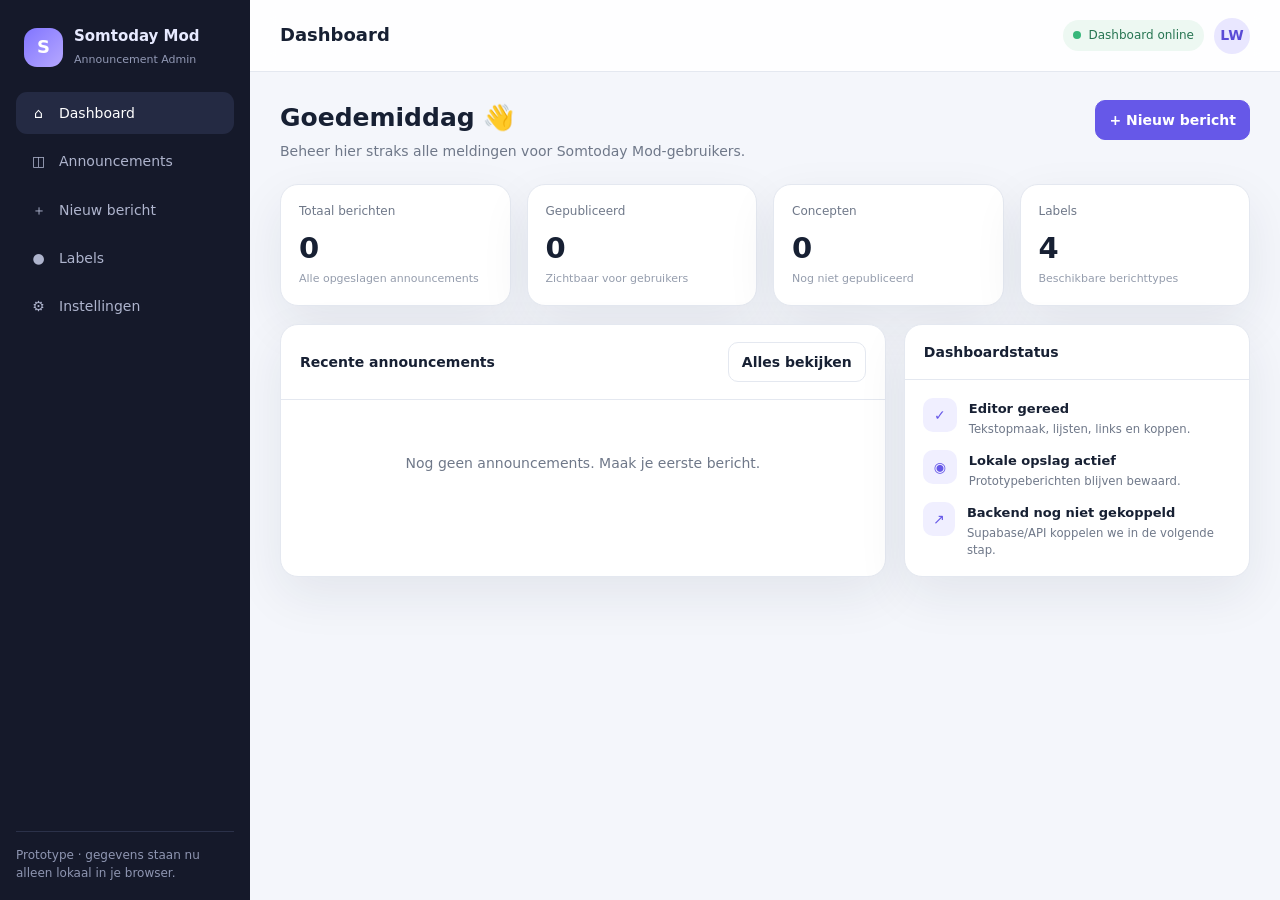
==== Chromium/admin-dashboard/index.html @ 021ab14a "Add announcement admin dashboard prototype" ====
<!doctype html>
<html lang="nl">
<head>
<meta charset="utf-8">
<meta name="viewport" content="width=device-width,initial-scale=1">
<title>Somtoday Mod · Announcement Admin</title>
<style>
:root{--bg:#f4f6fb;--panel:#fff;--panel2:#f8fafc;--text:#172033;--muted:#6f7889;--line:#e4e8f0;--primary:#6658e8;--primary2:#5143d1;--danger:#dc4b5d;--shadow:0 18px 50px rgba(27,37,59,.08);--radius:18px}
*{box-sizing:border-box}body{margin:0;font:14px/1.45 Inter,ui-sans-serif,system-ui,-apple-system,BlinkMacSystemFont,"Segoe UI",sans-serif;color:var(--text);background:var(--bg)}button,input,select,textarea{font:inherit}.app{min-height:100vh;display:grid;grid-template-columns:250px 1fr}.sidebar{background:#15192a;color:#e7eaff;padding:22px 16px;position:sticky;top:0;height:100vh}.brand{display:flex;align-items:center;gap:11px;padding:4px 8px 24px}.brandmark{width:39px;height:39px;border-radius:13px;background:linear-gradient(135deg,#8175ff,#b6a8ff);display:grid;place-items:center;font-size:18px;font-weight:800;color:white}.brand strong{display:block;font-size:15px}.brand span{font-size:11px;color:#9299b5}.nav{display:grid;gap:6px}.nav button{border:0;background:transparent;color:#aeb4cd;text-align:left;padding:11px 12px;border-radius:11px;cursor:pointer;display:flex;gap:10px;align-items:center}.nav button:hover,.nav button.active{color:#fff;background:#242a43}.nav .ico{width:21px;text-align:center}.side-bottom{position:absolute;left:16px;right:16px;bottom:18px;padding-top:15px;border-top:1px solid #2b3149;color:#8f96b2;font-size:12px}.main{min-width:0}.topbar{height:72px;display:flex;align-items:center;justify-content:space-between;padding:0 30px;border-bottom:1px solid var(--line);background:rgba(255,255,255,.88);backdrop-filter:blur(12px);position:sticky;top:0;z-index:8}.topbar h1{font-size:18px;margin:0}.top-actions{display:flex;align-items:center;gap:10px}.status-pill{display:flex;align-items:center;gap:7px;background:#edf8f2;color:#277552;padding:7px 10px;border-radius:999px;font-size:12px}.dot{width:8px;height:8px;background:#37b77a;border-radius:50%}.avatar{width:36px;height:36px;border-radius:50%;background:#e9e7ff;color:#5a4bd6;display:grid;place-items:center;font-weight:800}.content{padding:28px 30px 50px;max-width:1480px;margin:auto}.page{display:none}.page.active{display:block}.page-head{display:flex;justify-content:space-between;gap:18px;align-items:flex-start;margin-bottom:22px}.page-head h2{margin:0 0 5px;font-size:25px}.page-head p{margin:0;color:var(--muted)}.btn{border:1px solid var(--line);background:#fff;color:var(--text);border-radius:10px;padding:9px 13px;cursor:pointer;font-weight:600}.btn:hover{background:#f7f8fb}.btn.primary{background:var(--primary);border-color:var(--primary);color:#fff}.btn.primary:hover{background:var(--primary2)}.btn.danger{color:var(--danger)}.grid4{display:grid;grid-template-columns:repeat(4,1fr);gap:16px}.stat{background:var(--panel);border:1px solid var(--line);border-radius:var(--radius);padding:18px;box-shadow:var(--shadow)}.stat .label{color:var(--muted);font-size:12px}.stat .value{font-size:29px;font-weight:800;margin:7px 0 2px}.stat .hint{font-size:11px;color:#959dad}.panel{background:var(--panel);border:1px solid var(--line);border-radius:var(--radius);box-shadow:var(--shadow)}.panel-head{padding:17px 19px;border-bottom:1px solid var(--line);display:flex;align-items:center;justify-content:space-between}.panel-head h3{font-size:14px;margin:0}.panel-body{padding:18px}.dashboard-grid{display:grid;grid-template-columns:1.4fr .8fr;gap:18px;margin-top:18px}.activity{display:grid;gap:12px}.activity-item{display:flex;gap:12px;align-items:flex-start}.activity-icon{width:34px;height:34px;border-radius:10px;background:#f0efff;color:#6658e8;display:grid;place-items:center}.activity-item strong{font-size:13px}.activity-item small{display:block;color:var(--muted);margin-top:2px}.empty{text-align:center;color:var(--muted);padding:35px 10px}.table-wrap{overflow:auto}.table{width:100%;border-collapse:collapse}.table th,.table td{padding:13px 14px;border-bottom:1px solid var(--line);text-align:left;vertical-align:middle}.table th{font-size:11px;color:var(--muted);text-transform:uppercase;letter-spacing:.05em}.table tr:last-child td{border-bottom:0}.title-cell strong{display:block}.title-cell small{color:var(--muted)}.badge{display:inline-flex;align-items:center;padding:4px 8px;border-radius:999px;font-size:11px;font-weight:700}.state{background:#eef1f6;color:#657085}.state.published{background:#e8f7ef;color:#2c7a54}.state.draft{background:#fff6dd;color:#8c691d}.state.scheduled{background:#edf0ff;color:#5754b5}.actions{display:flex;gap:5px}.iconbtn{width:31px;height:31px;border:1px solid var(--line);background:#fff;border-radius:8px;cursor:pointer;display:grid;place-items:center}.editor-layout{display:grid;grid-template-columns:minmax(0,1.35fr) minmax(300px,.65fr);gap:18px}.form-panel{padding:21px}.field{margin-bottom:17px}.field label{display:block;font-size:12px;font-weight:700;margin-bottom:7px}.field input,.field select,.field textarea{width:100%;border:1px solid #dce1ea;background:white;border-radius:10px;padding:10px 11px;outline:none;color:var(--text)}.field input:focus,.field select:focus,.field textarea:focus,.editor:focus{border-color:#958bff;box-shadow:0 0 0 3px rgba(102,88,232,.11)}.editor-wrap{border:1px solid #dce1ea;border-radius:12px;overflow:hidden;background:#fff}.toolbar{padding:8px;background:#f7f8fb;border-bottom:1px solid var(--line);display:flex;flex-wrap:wrap;gap:5px}.tool{min-width:31px;height:31px;border:1px solid #e0e4ed;background:#fff;border-radius:7px;cursor:pointer;padding:0 8px}.tool:hover{background:#eeeffb}.tool select{border:0;background:transparent;outline:0;height:29px}.editor{min-height:250px;padding:14px 15px;outline:none;overflow:auto}.editor:empty:before{content:attr(data-placeholder);color:#a1a7b4}.editor blockquote{border-left:3px solid #aaa4f3;margin-left:0;padding-left:13px;color:#5f6675}.side-card{padding:18px}.preview-card{border:1px solid var(--line);border-radius:14px;padding:17px;background:#fbfcff}.preview-title{font-size:19px;font-weight:800;margin:9px 0}.preview-meta{font-size:11px;color:var(--muted);margin-bottom:12px}.preview-message{word-break:break-word}.preview-message img{max-width:100%}.toggle-line{display:flex;align-items:center;justify-content:space-between;gap:12px;padding:10px 0;border-bottom:1px solid var(--line)}.toggle-line:last-child{border-bottom:0}.switch{position:relative;width:42px;height:24px}.switch input{display:none}.slider{position:absolute;inset:0;border-radius:999px;background:#cdd3df;cursor:pointer}.slider:before{content:"";position:absolute;width:18px;height:18px;left:3px;top:3px;background:white;border-radius:50%;transition:.18s}.switch input:checked+.slider{background:var(--primary)}.switch input:checked+.slider:before{transform:translateX(18px)}.labels-grid{display:grid;grid-template-columns:repeat(auto-fill,minmax(230px,1fr));gap:13px}.label-card{border:1px solid var(--line);border-radius:13px;padding:14px;display:flex;align-items:center;justify-content:space-between}.label-left{display:flex;align-items:center;gap:9px}.label-dot{width:12px;height:12px;border-radius:50%}.modalback{display:none;position:fixed;inset:0;background:rgba(15,20,34,.46);z-index:50;place-items:center;padding:20px}.modalback.open{display:grid}.modal{width:min(520px,100%);background:white;border-radius:18px;box-shadow:0 28px 90px rgba(0,0,0,.25)}.modal h3{margin:0}.modal-head,.modal-foot{padding:17px 19px;display:flex;align-items:center;justify-content:space-between}.modal-head{border-bottom:1px solid var(--line)}.modal-foot{border-top:1px solid var(--line);justify-content:flex-end;gap:8px}.modal-body{padding:19px}.toast{position:fixed;right:24px;bottom:24px;background:#182037;color:#fff;padding:11px 14px;border-radius:11px;box-shadow:0 16px 45px rgba(0,0,0,.2);opacity:0;transform:translateY(12px);pointer-events:none;transition:.2s;z-index:70}.toast.show{opacity:1;transform:none}.small-note{color:var(--muted);font-size:11px}.danger-zone{border:1px solid #ffd3d8;background:#fff8f9;border-radius:13px;padding:15px}.searchrow{display:flex;gap:9px}.searchrow input{width:260px;border:1px solid var(--line);border-radius:9px;padding:9px 10px}.color-input{height:42px!important;padding:4px!important}.two{display:grid;grid-template-columns:1fr 1fr;gap:11px}@media(max-width:1050px){.grid4{grid-template-columns:repeat(2,1fr)}.dashboard-grid,.editor-layout{grid-template-columns:1fr}.app{grid-template-columns:210px 1fr}}@media(max-width:760px){.app{display:block}.sidebar{height:auto;position:relative}.nav{grid-template-columns:repeat(3,1fr)}.side-bottom{display:none}.topbar{top:0}.content{padding:20px 14px}.grid4{grid-template-columns:1fr 1fr}.page-head{display:block}.page-head .btn{margin-top:12px}.nav button{justify-content:center}.nav button span:last-child{display:none}.top-actions .status-pill{display:none}}
</style>
</head>
<body>
<div class="app">
  <aside class="sidebar">
    <div class="brand"><div class="brandmark">S</div><div><strong>Somtoday Mod</strong><span>Announcement Admin</span></div></div>
    <nav class="nav">
      <button class="active" data-page="dashboard"><span class="ico">⌂</span><span>Dashboard</span></button>
      <button data-page="announcements"><span class="ico">◫</span><span>Announcements</span></button>
      <button data-page="compose"><span class="ico">＋</span><span>Nieuw bericht</span></button>
      <button data-page="labels"><span class="ico">●</span><span>Labels</span></button>
      <button data-page="settings"><span class="ico">⚙</span><span>Instellingen</span></button>
    </nav>
    <div class="side-bottom">Prototype · gegevens staan nu alleen lokaal in je browser.</div>
  </aside>
  <main class="main">
    <header class="topbar"><h1 id="topTitle">Dashboard</h1><div class="top-actions"><div class="status-pill"><span class="dot"></span> Dashboard online</div><div class="avatar">LW</div></div></header>
    <div class="content">
      <section class="page active" id="page-dashboard">
        <div class="page-head"><div><h2>Goedemiddag 👋</h2><p>Beheer hier straks alle meldingen voor Somtoday Mod-gebruikers.</p></div><button class="btn primary" data-goto="compose">+ Nieuw bericht</button></div>
        <div class="grid4">
          <div class="stat"><div class="label">Totaal berichten</div><div class="value" id="statTotal">0</div><div class="hint">Alle opgeslagen announcements</div></div>
          <div class="stat"><div class="label">Gepubliceerd</div><div class="value" id="statPublished">0</div><div class="hint">Zichtbaar voor gebruikers</div></div>
          <div class="stat"><div class="label">Concepten</div><div class="value" id="statDrafts">0</div><div class="hint">Nog niet gepubliceerd</div></div>
          <div class="stat"><div class="label">Labels</div><div class="value" id="statLabels">0</div><div class="hint">Beschikbare berichttypes</div></div>
        </div>
        <div class="dashboard-grid">
          <div class="panel"><div class="panel-head"><h3>Recente announcements</h3><button class="btn" data-goto="announcements">Alles bekijken</button></div><div id="recentList" class="panel-body"></div></div>
          <div class="panel"><div class="panel-head"><h3>Dashboardstatus</h3></div><div class="panel-body activity">
            <div class="activity-item"><div class="activity-icon">✓</div><div><strong>Editor gereed</strong><small>Tekstopmaak, lijsten, links en koppen.</small></div></div>
            <div class="activity-item"><div class="activity-icon">◉</div><div><strong>Lokale opslag actief</strong><small>Prototypeberichten blijven bewaard.</small></div></div>
            <div class="activity-item"><div class="activity-icon">↗</div><div><strong>Backend nog niet gekoppeld</strong><small>Supabase/API koppelen we in de volgende stap.</small></div></div>
          </div></div>
        </div>
      </section>

      <section class="page" id="page-announcements">
        <div class="page-head"><div><h2>Announcements</h2><p>Bekijk, wijzig, dupliceer en verwijder berichten.</p></div><button class="btn primary" data-goto="compose">+ Nieuw bericht</button></div>
        <div class="panel"><div class="panel-head"><div class="searchrow"><input id="announcementSearch" placeholder="Zoek op titel of inhoud..."><select id="stateFilter" class="btn"><option value="all">Alle statussen</option><option value="published">Gepubliceerd</option><option value="draft">Concept</option><option value="scheduled">Ingepland</option></select></div></div><div class="table-wrap"><table class="table"><thead><tr><th>Bericht</th><th>Label</th><th>Status</th><th>Datum</th><th></th></tr></thead><tbody id="announcementRows"></tbody></table></div></div>
      </section>

      <section class="page" id="page-compose">
        <div class="page-head"><div><h2 id="composeHeading">Nieuw announcement</h2><p>Schrijf het bericht zoals gebruikers het straks in de extensie zien.</p></div><div><button class="btn" id="clearComposer">Leegmaken</button> <button class="btn primary" id="saveAnnouncement">Opslaan</button></div></div>
        <div class="editor-layout">
          <div class="panel form-panel">
            <div class="field"><label>Titel</label><input id="titleInput" maxlength="100" placeholder="Bijv. Nieuwe update morgen"></div>
            <div class="two"><div class="field"><label>Label</label><select id="labelSelect"></select></div><div class="field"><label>Status</label><select id="statusSelect"><option value="published">Direct publiceren</option><option value="draft">Concept</option><option value="scheduled">Inplannen</option></select></div></div>
            <div class="field" id="scheduleField" style="display:none"><label>Publicatiemoment</label><input type="datetime-local" id="scheduleInput"></div>
            <div class="field"><label>Bericht</label>
              <div class="editor-wrap">
                <div class="toolbar">
                  <button class="tool" data-cmd="bold" title="Dikgedrukt"><b>B</b></button><button class="tool" data-cmd="italic" title="Schuin"><i>I</i></button><button class="tool" data-cmd="underline" title="Onderstrepen"><u>U</u></button><button class="tool" data-cmd="strikeThrough" title="Doorhalen"><s>S</s></button>
                  <button class="tool" data-cmd="formatBlock" data-value="h2">H2</button><button class="tool" data-cmd="formatBlock" data-value="h3">H3</button><button class="tool" data-cmd="formatBlock" data-value="p">Normaal</button>
                  <button class="tool" data-cmd="insertUnorderedList" title="Puntenlijst">• Lijst</button><button class="tool" data-cmd="insertOrderedList" title="Nummerlijst">1. Lijst</button>
                  <button class="tool" data-cmd="justifyLeft">≡</button><button class="tool" data-cmd="justifyCenter">≣</button><button class="tool" data-cmd="justifyRight">☰</button>
                  <button class="tool" id="linkBtn" title="Link invoegen">🔗</button><button class="tool" data-cmd="formatBlock" data-value="blockquote">❝</button><button class="tool" data-cmd="removeFormat" title="Opmaak verwijderen">Tx</button>
                  <label class="tool" style="display:flex;align-items:center;gap:4px">Aa <select id="fontSizeSelect" title="Lettergrootte"><option value="3">Normaal</option><option value="2">Klein</option><option value="4">Groot</option><option value="5">Extra groot</option></select></label>
                </div>
                <div id="messageEditor" class="editor" contenteditable="true" data-placeholder="Typ hier je volledige announcement..."></div>
              </div>
              <div class="small-note" style="margin-top:6px">Ondersteunt dikgedrukt, schuin, onderstrepen, koppen, lettergroottes, links, quotes, uitlijning en punten-/nummerlijsten.</div>
            </div>
          </div>
          <div style="display:grid;gap:18px;align-content:start">
            <div class="panel side-card"><h3 style="margin-top:0">Live preview</h3><div class="preview-card"><span class="badge" id="previewBadge">Update</span><div class="preview-title" id="previewTitle">Titel van je bericht</div><div class="preview-meta" id="previewMeta">Vandaag · Somtoday Mod</div><div class="preview-message" id="previewMessage">Je announcement verschijnt hier terwijl je typt.</div></div></div>
            <div class="panel side-card"><h3 style="margin-top:0">Extra opties</h3><div class="toggle-line"><div><b>Vastpinnen</b><div class="small-note">Bovenaan de inbox tonen</div></div><label class="switch"><input type="checkbox" id="pinnedInput"><span class="slider"></span></label></div><div class="toggle-line"><div><b>Belangrijk</b><div class="small-note">Visueel extra nadruk geven</div></div><label class="switch"><input type="checkbox" id="importantInput"><span class="slider"></span></label></div><div class="toggle-line"><div><b>Push-indicator</b><div class="small-note">Laat ongelezen teller verhogen</div></div><label class="switch"><input type="checkbox" id="notifyInput" checked><span class="slider"></span></label></div></div>
          </div>
        </div>
      </section>

      <section class="page" id="page-labels">
        <div class="page-head"><div><h2>Labels</h2><p>Maak herkenbare categorieën met hun eigen kleur.</p></div><button class="btn primary" id="newLabelBtn">+ Label toevoegen</button></div>
        <div class="panel"><div class="panel-body"><div class="labels-grid" id="labelsGrid"></div></div></div>
      </section>

      <section class="page" id="page-settings">
        <div class="page-head"><div><h2>Instellingen</h2><p>Dashboardvoorkeuren en toekomstige API-configuratie.</p></div></div>
        <div class="dashboard-grid">
          <div class="panel"><div class="panel-head"><h3>Announcement defaults</h3></div><div class="panel-body"><div class="toggle-line"><div><b>Nieuwe berichten standaard als notificatie</b><div class="small-note">Zet de ongelezen teller aan.</div></div><label class="switch"><input type="checkbox" id="defaultNotify" checked><span class="slider"></span></label></div><div class="toggle-line"><div><b>Bevestigen voor verwijderen</b><div class="small-note">Voorkomt per ongeluk verwijderen.</div></div><label class="switch"><input type="checkbox" id="confirmDelete" checked><span class="slider"></span></label></div></div></div>
          <div class="panel"><div class="panel-head"><h3>Backend</h3></div><div class="panel-body"><p style="margin-top:0"><b>Nog niet verbonden.</b></p><p class="small-note">In de volgende stap koppelen we dit dashboard veilig aan Supabase. Er staat bewust nog geen geheime sleutel in deze HTML.</p><button class="btn" disabled>Supabase configureren</button></div></div>
        </div>
        <div class="danger-zone" style="margin-top:18px"><b>Prototypegegevens wissen</b><p class="small-note">Verwijdert alleen de lokale testberichten en labels uit deze browser.</p><button class="btn danger" id="wipeData">Lokale data wissen</button></div>
      </section>
    </div>
  </main>
</div>

<div class="modalback" id="labelModal"><div class="modal"><div class="modal-head"><h3 id="labelModalTitle">Label toevoegen</h3><button class="iconbtn" data-close-modal>×</button></div><div class="modal-body"><div class="field"><label>Naam</label><input id="labelName" maxlength="30" placeholder="Bijv. Onderhoud"></div><div class="field"><label>Kleur</label><input class="color-input" id="labelColor" type="color" value="#6658e8"></div></div><div class="modal-foot"><button class="btn" data-close-modal>Annuleren</button><button class="btn primary" id="saveLabel">Opslaan</button></div></div></div>
<div class="toast" id="toast"></div>

<script>
(()=>{
const STORAGE='stm_admin_dashboard_v1';
const defaultData={labels:[{id:'update',name:'Update',color:'#4f7cff'},{id:'maintenance',name:'Onderhoud',color:'#f59e0b'},{id:'bug',name:'Bug',color:'#ef5350'},{id:'news',name:'Nieuws',color:'#8b5cf6'}],announcements:[],settings:{defaultNotify:true,confirmDelete:true}};
let data=load(),editingId=null,editingLabelId=null;
function load(){try{const parsed=JSON.parse(localStorage.getItem(STORAGE));return parsed?{...defaultData,...parsed,settings:{...defaultData.settings,...(parsed.settings||{})}}:structuredClone(defaultData)}catch{return structuredClone(defaultData)}}
function save(){localStorage.setItem(STORAGE,JSON.stringify(data));renderAll()}
const $=s=>document.querySelector(s), $$=s=>[...document.querySelectorAll(s)];
function esc(s=''){return String(s).replace(/[&<>"']/g,m=>({'&':'&amp;','<':'&lt;','>':'&gt;','"':'&quot;',"'":'&#39;'}[m]))}
function showToast(msg){const t=$('#toast');t.textContent=msg;t.classList.add('show');clearTimeout(showToast.t);showToast.t=setTimeout(()=>t.classList.remove('show'),2200)}
function gotoPage(name){$$('.page').forEach(p=>p.classList.remove('active'));$('#page-'+name)?.classList.add('active');$$('.nav button').forEach(b=>b.classList.toggle('active',b.dataset.page===name));$('#topTitle').textContent=({dashboard:'Dashboard',announcements:'Announcements',compose:editingId?'Bericht bewerken':'Nieuw bericht',labels:'Labels',settings:'Instellingen'})[name]||name;if(name==='compose')updatePreview();if(name==='announcements')renderAnnouncements()}
$$('[data-page]').forEach(b=>b.onclick=()=>gotoPage(b.dataset.page));$$('[data-goto]').forEach(b=>b.onclick=()=>{if(b.dataset.goto==='compose')clearComposer();gotoPage(b.dataset.goto)});
function labelById(id){return data.labels.find(l=>l.id===id)||{name:'Geen label',color:'#8992a6'}}
function formatDate(v){const d=new Date(v);return isNaN(d)?'—':new Intl.DateTimeFormat('nl-NL',{day:'numeric',month:'short',year:'numeric',hour:'2-digit',minute:'2-digit'}).format(d)}
function renderStats(){const a=data.announcements;$('#statTotal').textContent=a.length;$('#statPublished').textContent=a.filter(x=>x.status==='published').length;$('#statDrafts').textContent=a.filter(x=>x.status==='draft').length;$('#statLabels').textContent=data.labels.length}
function renderRecent(){const box=$('#recentList'),items=[...data.announcements].sort((a,b)=>new Date(b.updatedAt)-new Date(a.updatedAt)).slice(0,5);if(!items.length){box.innerHTML='<div class="empty">Nog geen announcements. Maak je eerste bericht.</div>';return}box.innerHTML=items.map(x=>{const l=labelById(x.labelId);return `<div class="activity-item" style="padding:7px 0"><div class="activity-icon" style="background:${l.color}18;color:${l.color}">●</div><div style="flex:1"><strong>${esc(x.title)}</strong><small>${esc(l.name)} · ${formatDate(x.updatedAt)}</small></div><span class="state ${x.status}">${x.status==='published'?'Gepubliceerd':x.status==='scheduled'?'Ingepland':'Concept'}</span></div>`}).join('')}
function renderAnnouncements(){const q=($('#announcementSearch')?.value||'').toLowerCase(),filter=$('#stateFilter')?.value||'all',rows=$('#announcementRows');const items=[...data.announcements].filter(x=>(filter==='all'||x.status===filter)&&((x.title||'').toLowerCase().includes(q)||(x.html||'').replace(/<[^>]+>/g,' ').toLowerCase().includes(q))).sort((a,b)=>new Date(b.updatedAt)-new Date(a.updatedAt));if(!items.length){rows.innerHTML='<tr><td colspan="5"><div class="empty">Geen announcements gevonden.</div></td></tr>';return}rows.innerHTML=items.map(x=>{const l=labelById(x.labelId);return `<tr><td class="title-cell"><strong>${esc(x.title)}</strong><small>${x.pinned?'📌 Vastgepind · ':''}${x.important?'Belangrijk · ':''}${x.notify?'Notificatie':'Geen teller'}</small></td><td><span class="badge" style="background:${l.color}18;color:${l.color}">${esc(l.name)}</span></td><td><span class="state ${x.status}">${x.status==='published'?'Gepubliceerd':x.status==='scheduled'?'Ingepland':'Concept'}</span></td><td>${formatDate(x.status==='scheduled'&&x.scheduledAt?x.scheduledAt:x.updatedAt)}</td><td><div class="actions"><button class="iconbtn" data-edit="${x.id}" title="Bewerken">✎</button><button class="iconbtn" data-duplicate="${x.id}" title="Dupliceren">⧉</button><button class="iconbtn" data-delete="${x.id}" title="Verwijderen">⌫</button></div></td></tr>`}).join('');$$('[data-edit]').forEach(b=>b.onclick=()=>editAnnouncement(b.dataset.edit));$$('[data-duplicate]').forEach(b=>b.onclick=()=>duplicateAnnouncement(b.dataset.duplicate));$$('[data-delete]').forEach(b=>b.onclick=()=>deleteAnnouncement(b.dataset.delete))}
$('#announcementSearch').oninput=renderAnnouncements;$('#stateFilter').onchange=renderAnnouncements;
function renderLabels(){const grid=$('#labelsGrid');if(!data.labels.length){grid.innerHTML='<div class="empty">Nog geen labels.</div>';return}grid.innerHTML=data.labels.map(l=>`<div class="label-card"><div class="label-left"><span class="label-dot" style="background:${l.color}"></span><div><b>${esc(l.name)}</b><div class="small-note">${l.color.toUpperCase()}</div></div></div><div class="actions"><button class="iconbtn" data-label-edit="${l.id}">✎</button><button class="iconbtn" data-label-delete="${l.id}">⌫</button></div></div>`).join('');$$('[data-label-edit]').forEach(b=>b.onclick=()=>openLabelModal(b.dataset.labelEdit));$$('[data-label-delete]').forEach(b=>b.onclick=()=>deleteLabel(b.dataset.labelDelete))}
function renderLabelSelect(){const select=$('#labelSelect'),current=select.value;select.innerHTML=data.labels.map(l=>`<option value="${l.id}">${esc(l.name)}</option>`).join('');if(data.labels.some(l=>l.id===current))select.value=current;updatePreview()}
function renderSettings(){$('#defaultNotify').checked=!!data.settings.defaultNotify;$('#confirmDelete').checked=!!data.settings.confirmDelete}
function renderAll(){renderStats();renderRecent();renderAnnouncements();renderLabels();renderLabelSelect();renderSettings()}
$$('.toolbar [data-cmd]').forEach(btn=>btn.onmousedown=e=>{e.preventDefault();document.execCommand(btn.dataset.cmd,false,btn.dataset.value||null);$('#messageEditor').focus();updatePreview()});
$('#fontSizeSelect').onchange=e=>{document.execCommand('fontSize',false,e.target.value);$('#messageEditor').focus();updatePreview()};
$('#linkBtn').onmousedown=e=>{e.preventDefault();const url=prompt('Welke URL wil je invoegen?','https://');if(url)document.execCommand('createLink',false,url);updatePreview()};
function sanitizePreview(html){const tpl=document.createElement('template');tpl.innerHTML=html;tpl.content.querySelectorAll('script,style,iframe,object,embed,form,input,button').forEach(n=>n.remove());tpl.content.querySelectorAll('*').forEach(n=>[...n.attributes].forEach(a=>{if(/^on/i.test(a.name))n.removeAttribute(a.name);if((a.name==='href'||a.name==='src')&&/^javascript:/i.test(a.value))n.removeAttribute(a.name)}));return tpl.innerHTML}
function updatePreview(){const title=$('#titleInput').value.trim()||'Titel van je bericht',l=labelById($('#labelSelect').value);$('#previewTitle').textContent=title;$('#previewBadge').textContent=l.name;$('#previewBadge').style.background=l.color+'18';$('#previewBadge').style.color=l.color;$('#previewMessage').innerHTML=sanitizePreview($('#messageEditor').innerHTML.trim())||'Je announcement verschijnt hier terwijl je typt.';$('#previewMeta').textContent=$('#statusSelect').value==='scheduled'&&$('#scheduleInput').value?formatDate($('#scheduleInput').value):'Vandaag · Somtoday Mod'}
['titleInput','messageEditor','labelSelect','statusSelect','scheduleInput'].forEach(id=>$('#'+id).addEventListener(id==='messageEditor'?'input':'change',updatePreview));$('#titleInput').addEventListener('input',updatePreview);$('#statusSelect').onchange=()=>{$('#scheduleField').style.display=$('#statusSelect').value==='scheduled'?'block':'none';updatePreview()};
function clearComposer(){editingId=null;$('#composeHeading').textContent='Nieuw announcement';$('#titleInput').value='';$('#messageEditor').innerHTML='';$('#statusSelect').value='published';$('#scheduleInput').value='';$('#scheduleField').style.display='none';$('#pinnedInput').checked=false;$('#importantInput').checked=false;$('#notifyInput').checked=data.settings.defaultNotify;if(data.labels[0])$('#labelSelect').value=data.labels[0].id;updatePreview()}
$('#clearComposer').onclick=()=>{clearComposer();showToast('Editor leeggemaakt')};
$('#saveAnnouncement').onclick=()=>{const title=$('#titleInput').value.trim(),html=sanitizePreview($('#messageEditor').innerHTML.trim()),status=$('#statusSelect').value;if(!title){$('#titleInput').focus();showToast('Vul eerst een titel in');return}if(!html||!$('#messageEditor').innerText.trim()){$('#messageEditor').focus();showToast('Schrijf eerst een bericht');return}if(status==='scheduled'&&!$('#scheduleInput').value){$('#scheduleInput').focus();showToast('Kies een publicatiemoment');return}const now=new Date().toISOString(),obj={id:editingId||crypto.randomUUID(),title,html,labelId:$('#labelSelect').value,status,scheduledAt:status==='scheduled'?new Date($('#scheduleInput').value).toISOString():null,pinned:$('#pinnedInput').checked,important:$('#importantInput').checked,notify:$('#notifyInput').checked,createdAt:now,updatedAt:now};if(editingId){const old=data.announcements.find(x=>x.id===editingId);obj.createdAt=old?.createdAt||now;data.announcements=data.announcements.map(x=>x.id===editingId?obj:x)}else data.announcements.unshift(obj);save();showToast(editingId?'Bericht bijgewerkt':'Bericht opgeslagen');clearComposer();gotoPage('announcements')};
function editAnnouncement(id){const x=data.announcements.find(a=>a.id===id);if(!x)return;editingId=id;$('#composeHeading').textContent='Announcement bewerken';$('#titleInput').value=x.title;$('#messageEditor').innerHTML=x.html;$('#labelSelect').value=x.labelId;$('#statusSelect').value=x.status;$('#scheduleField').style.display=x.status==='scheduled'?'block':'none';$('#scheduleInput').value=x.scheduledAt?new Date(x.scheduledAt).toISOString().slice(0,16):'';$('#pinnedInput').checked=!!x.pinned;$('#importantInput').checked=!!x.important;$('#notifyInput').checked=!!x.notify;gotoPage('compose');updatePreview()}
function duplicateAnnouncement(id){const x=data.announcements.find(a=>a.id===id);if(!x)return;data.announcements.unshift({...x,id:crypto.randomUUID(),title:x.title+' (kopie)',status:'draft',createdAt:new Date().toISOString(),updatedAt:new Date().toISOString()});save();showToast('Bericht gedupliceerd')}
function deleteAnnouncement(id){if(data.settings.confirmDelete&&!confirm('Dit announcement verwijderen?'))return;data.announcements=data.announcements.filter(a=>a.id!==id);save();showToast('Bericht verwijderd')}
function openLabelModal(id=null){editingLabelId=id;const l=data.labels.find(x=>x.id===id);$('#labelModalTitle').textContent=id?'Label bewerken':'Label toevoegen';$('#labelName').value=l?.name||'';$('#labelColor').value=l?.color||'#6658e8';$('#labelModal').classList.add('open')}
function closeModals(){$$('.modalback').forEach(m=>m.classList.remove('open'))}$('#newLabelBtn').onclick=()=>openLabelModal();$$('[data-close-modal]').forEach(b=>b.onclick=closeModals);$('#labelModal').onclick=e=>{if(e.target===$('#labelModal'))closeModals()};
$('#saveLabel').onclick=()=>{const name=$('#labelName').value.trim(),color=$('#labelColor').value;if(!name){$('#labelName').focus();return}if(editingLabelId)data.labels=data.labels.map(l=>l.id===editingLabelId?{...l,name,color}:l);else data.labels.push({id:crypto.randomUUID(),name,color});save();closeModals();showToast('Label opgeslagen')};
function deleteLabel(id){if(data.labels.length<=1){showToast('Je moet minimaal één label houden');return}if(data.announcements.some(a=>a.labelId===id)){showToast('Dit label wordt nog door een bericht gebruikt');return}if(data.settings.confirmDelete&&!confirm('Dit label verwijderen?'))return;data.labels=data.labels.filter(l=>l.id!==id);save();showToast('Label verwijderd')}
$('#defaultNotify').onchange=e=>{data.settings.defaultNotify=e.target.checked;save()};$('#confirmDelete').onchange=e=>{data.settings.confirmDelete=e.target.checked;save()};$('#wipeData').onclick=()=>{if(!confirm('Alle lokale dashboarddata wissen?'))return;data=structuredClone(defaultData);save();clearComposer();showToast('Lokale data gewist')};
document.addEventListener('keydown',e=>{if((e.ctrlKey||e.metaKey)&&e.key.toLowerCase()==='s'){e.preventDefault();if($('#page-compose').classList.contains('active'))$('#saveAnnouncement').click()}if(e.key==='Escape')closeModals()});
renderAll();clearComposer();
})();
</script>
</body>
</html>
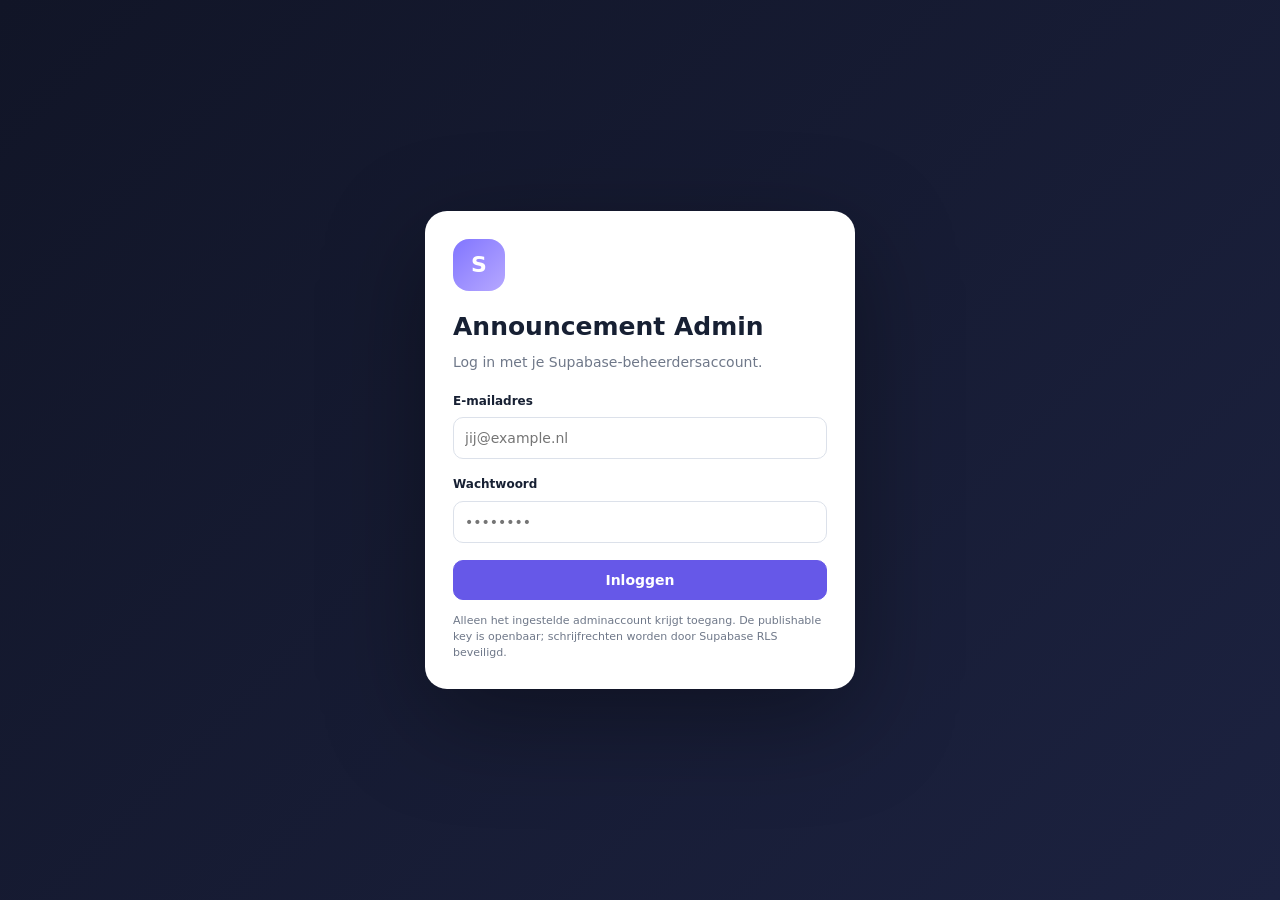
==== commit 1ba3649e: "Connect announcement admin dashboard to Supabase" ====
--- a/Chromium/admin-dashboard/index.html
+++ b/Chromium/admin-dashboard/index.html
@@ -5,11 +5,24 @@
 <meta name="viewport" content="width=device-width,initial-scale=1">
 <title>Somtoday Mod · Announcement Admin</title>
 <style>
-:root{--bg:#f4f6fb;--panel:#fff;--panel2:#f8fafc;--text:#172033;--muted:#6f7889;--line:#e4e8f0;--primary:#6658e8;--primary2:#5143d1;--danger:#dc4b5d;--shadow:0 18px 50px rgba(27,37,59,.08);--radius:18px}
-*{box-sizing:border-box}body{margin:0;font:14px/1.45 Inter,ui-sans-serif,system-ui,-apple-system,BlinkMacSystemFont,"Segoe UI",sans-serif;color:var(--text);background:var(--bg)}button,input,select,textarea{font:inherit}.app{min-height:100vh;display:grid;grid-template-columns:250px 1fr}.sidebar{background:#15192a;color:#e7eaff;padding:22px 16px;position:sticky;top:0;height:100vh}.brand{display:flex;align-items:center;gap:11px;padding:4px 8px 24px}.brandmark{width:39px;height:39px;border-radius:13px;background:linear-gradient(135deg,#8175ff,#b6a8ff);display:grid;place-items:center;font-size:18px;font-weight:800;color:white}.brand strong{display:block;font-size:15px}.brand span{font-size:11px;color:#9299b5}.nav{display:grid;gap:6px}.nav button{border:0;background:transparent;color:#aeb4cd;text-align:left;padding:11px 12px;border-radius:11px;cursor:pointer;display:flex;gap:10px;align-items:center}.nav button:hover,.nav button.active{color:#fff;background:#242a43}.nav .ico{width:21px;text-align:center}.side-bottom{position:absolute;left:16px;right:16px;bottom:18px;padding-top:15px;border-top:1px solid #2b3149;color:#8f96b2;font-size:12px}.main{min-width:0}.topbar{height:72px;display:flex;align-items:center;justify-content:space-between;padding:0 30px;border-bottom:1px solid var(--line);background:rgba(255,255,255,.88);backdrop-filter:blur(12px);position:sticky;top:0;z-index:8}.topbar h1{font-size:18px;margin:0}.top-actions{display:flex;align-items:center;gap:10px}.status-pill{display:flex;align-items:center;gap:7px;background:#edf8f2;color:#277552;padding:7px 10px;border-radius:999px;font-size:12px}.dot{width:8px;height:8px;background:#37b77a;border-radius:50%}.avatar{width:36px;height:36px;border-radius:50%;background:#e9e7ff;color:#5a4bd6;display:grid;place-items:center;font-weight:800}.content{padding:28px 30px 50px;max-width:1480px;margin:auto}.page{display:none}.page.active{display:block}.page-head{display:flex;justify-content:space-between;gap:18px;align-items:flex-start;margin-bottom:22px}.page-head h2{margin:0 0 5px;font-size:25px}.page-head p{margin:0;color:var(--muted)}.btn{border:1px solid var(--line);background:#fff;color:var(--text);border-radius:10px;padding:9px 13px;cursor:pointer;font-weight:600}.btn:hover{background:#f7f8fb}.btn.primary{background:var(--primary);border-color:var(--primary);color:#fff}.btn.primary:hover{background:var(--primary2)}.btn.danger{color:var(--danger)}.grid4{display:grid;grid-template-columns:repeat(4,1fr);gap:16px}.stat{background:var(--panel);border:1px solid var(--line);border-radius:var(--radius);padding:18px;box-shadow:var(--shadow)}.stat .label{color:var(--muted);font-size:12px}.stat .value{font-size:29px;font-weight:800;margin:7px 0 2px}.stat .hint{font-size:11px;color:#959dad}.panel{background:var(--panel);border:1px solid var(--line);border-radius:var(--radius);box-shadow:var(--shadow)}.panel-head{padding:17px 19px;border-bottom:1px solid var(--line);display:flex;align-items:center;justify-content:space-between}.panel-head h3{font-size:14px;margin:0}.panel-body{padding:18px}.dashboard-grid{display:grid;grid-template-columns:1.4fr .8fr;gap:18px;margin-top:18px}.activity{display:grid;gap:12px}.activity-item{display:flex;gap:12px;align-items:flex-start}.activity-icon{width:34px;height:34px;border-radius:10px;background:#f0efff;color:#6658e8;display:grid;place-items:center}.activity-item strong{font-size:13px}.activity-item small{display:block;color:var(--muted);margin-top:2px}.empty{text-align:center;color:var(--muted);padding:35px 10px}.table-wrap{overflow:auto}.table{width:100%;border-collapse:collapse}.table th,.table td{padding:13px 14px;border-bottom:1px solid var(--line);text-align:left;vertical-align:middle}.table th{font-size:11px;color:var(--muted);text-transform:uppercase;letter-spacing:.05em}.table tr:last-child td{border-bottom:0}.title-cell strong{display:block}.title-cell small{color:var(--muted)}.badge{display:inline-flex;align-items:center;padding:4px 8px;border-radius:999px;font-size:11px;font-weight:700}.state{background:#eef1f6;color:#657085}.state.published{background:#e8f7ef;color:#2c7a54}.state.draft{background:#fff6dd;color:#8c691d}.state.scheduled{background:#edf0ff;color:#5754b5}.actions{display:flex;gap:5px}.iconbtn{width:31px;height:31px;border:1px solid var(--line);background:#fff;border-radius:8px;cursor:pointer;display:grid;place-items:center}.editor-layout{display:grid;grid-template-columns:minmax(0,1.35fr) minmax(300px,.65fr);gap:18px}.form-panel{padding:21px}.field{margin-bottom:17px}.field label{display:block;font-size:12px;font-weight:700;margin-bottom:7px}.field input,.field select,.field textarea{width:100%;border:1px solid #dce1ea;background:white;border-radius:10px;padding:10px 11px;outline:none;color:var(--text)}.field input:focus,.field select:focus,.field textarea:focus,.editor:focus{border-color:#958bff;box-shadow:0 0 0 3px rgba(102,88,232,.11)}.editor-wrap{border:1px solid #dce1ea;border-radius:12px;overflow:hidden;background:#fff}.toolbar{padding:8px;background:#f7f8fb;border-bottom:1px solid var(--line);display:flex;flex-wrap:wrap;gap:5px}.tool{min-width:31px;height:31px;border:1px solid #e0e4ed;background:#fff;border-radius:7px;cursor:pointer;padding:0 8px}.tool:hover{background:#eeeffb}.tool select{border:0;background:transparent;outline:0;height:29px}.editor{min-height:250px;padding:14px 15px;outline:none;overflow:auto}.editor:empty:before{content:attr(data-placeholder);color:#a1a7b4}.editor blockquote{border-left:3px solid #aaa4f3;margin-left:0;padding-left:13px;color:#5f6675}.side-card{padding:18px}.preview-card{border:1px solid var(--line);border-radius:14px;padding:17px;background:#fbfcff}.preview-title{font-size:19px;font-weight:800;margin:9px 0}.preview-meta{font-size:11px;color:var(--muted);margin-bottom:12px}.preview-message{word-break:break-word}.preview-message img{max-width:100%}.toggle-line{display:flex;align-items:center;justify-content:space-between;gap:12px;padding:10px 0;border-bottom:1px solid var(--line)}.toggle-line:last-child{border-bottom:0}.switch{position:relative;width:42px;height:24px}.switch input{display:none}.slider{position:absolute;inset:0;border-radius:999px;background:#cdd3df;cursor:pointer}.slider:before{content:"";position:absolute;width:18px;height:18px;left:3px;top:3px;background:white;border-radius:50%;transition:.18s}.switch input:checked+.slider{background:var(--primary)}.switch input:checked+.slider:before{transform:translateX(18px)}.labels-grid{display:grid;grid-template-columns:repeat(auto-fill,minmax(230px,1fr));gap:13px}.label-card{border:1px solid var(--line);border-radius:13px;padding:14px;display:flex;align-items:center;justify-content:space-between}.label-left{display:flex;align-items:center;gap:9px}.label-dot{width:12px;height:12px;border-radius:50%}.modalback{display:none;position:fixed;inset:0;background:rgba(15,20,34,.46);z-index:50;place-items:center;padding:20px}.modalback.open{display:grid}.modal{width:min(520px,100%);background:white;border-radius:18px;box-shadow:0 28px 90px rgba(0,0,0,.25)}.modal h3{margin:0}.modal-head,.modal-foot{padding:17px 19px;display:flex;align-items:center;justify-content:space-between}.modal-head{border-bottom:1px solid var(--line)}.modal-foot{border-top:1px solid var(--line);justify-content:flex-end;gap:8px}.modal-body{padding:19px}.toast{position:fixed;right:24px;bottom:24px;background:#182037;color:#fff;padding:11px 14px;border-radius:11px;box-shadow:0 16px 45px rgba(0,0,0,.2);opacity:0;transform:translateY(12px);pointer-events:none;transition:.2s;z-index:70}.toast.show{opacity:1;transform:none}.small-note{color:var(--muted);font-size:11px}.danger-zone{border:1px solid #ffd3d8;background:#fff8f9;border-radius:13px;padding:15px}.searchrow{display:flex;gap:9px}.searchrow input{width:260px;border:1px solid var(--line);border-radius:9px;padding:9px 10px}.color-input{height:42px!important;padding:4px!important}.two{display:grid;grid-template-columns:1fr 1fr;gap:11px}@media(max-width:1050px){.grid4{grid-template-columns:repeat(2,1fr)}.dashboard-grid,.editor-layout{grid-template-columns:1fr}.app{grid-template-columns:210px 1fr}}@media(max-width:760px){.app{display:block}.sidebar{height:auto;position:relative}.nav{grid-template-columns:repeat(3,1fr)}.side-bottom{display:none}.topbar{top:0}.content{padding:20px 14px}.grid4{grid-template-columns:1fr 1fr}.page-head{display:block}.page-head .btn{margin-top:12px}.nav button{justify-content:center}.nav button span:last-child{display:none}.top-actions .status-pill{display:none}}
+:root{--bg:#f4f6fb;--panel:#fff;--panel2:#f8fafc;--text:#172033;--muted:#6f7889;--line:#e4e8f0;--primary:#6658e8;--primary2:#5143d1;--danger:#dc4b5d;--ok:#2f9d6b;--warn:#c98922;--shadow:0 18px 50px rgba(27,37,59,.08);--radius:18px}
+*{box-sizing:border-box}body{margin:0;font:14px/1.45 Inter,ui-sans-serif,system-ui,-apple-system,BlinkMacSystemFont,"Segoe UI",sans-serif;color:var(--text);background:var(--bg)}button,input,select,textarea{font:inherit}.hidden{display:none!important}.app{min-height:100vh;display:grid;grid-template-columns:250px 1fr}.sidebar{background:#15192a;color:#e7eaff;padding:22px 16px;position:sticky;top:0;height:100vh}.brand{display:flex;align-items:center;gap:11px;padding:4px 8px 24px}.brandmark{width:39px;height:39px;border-radius:13px;background:linear-gradient(135deg,#8175ff,#b6a8ff);display:grid;place-items:center;font-size:18px;font-weight:800;color:white}.brand strong{display:block;font-size:15px}.brand span{font-size:11px;color:#9299b5}.nav{display:grid;gap:6px}.nav button{border:0;background:transparent;color:#aeb4cd;text-align:left;padding:11px 12px;border-radius:11px;cursor:pointer;display:flex;gap:10px;align-items:center}.nav button:hover,.nav button.active{color:#fff;background:#242a43}.nav .ico{width:21px;text-align:center}.side-bottom{position:absolute;left:16px;right:16px;bottom:18px;padding-top:15px;border-top:1px solid #2b3149;color:#8f96b2;font-size:12px}.main{min-width:0}.topbar{height:72px;display:flex;align-items:center;justify-content:space-between;padding:0 30px;border-bottom:1px solid var(--line);background:rgba(255,255,255,.88);backdrop-filter:blur(12px);position:sticky;top:0;z-index:8}.topbar h1{font-size:18px;margin:0}.top-actions{display:flex;align-items:center;gap:10px}.status-pill{display:flex;align-items:center;gap:7px;background:#edf8f2;color:#277552;padding:7px 10px;border-radius:999px;font-size:12px}.status-pill.off{background:#fff3e7;color:#9a5b14}.dot{width:8px;height:8px;background:#37b77a;border-radius:50%}.status-pill.off .dot{background:#e29a3f}.avatar{width:36px;height:36px;border-radius:50%;background:#e9e7ff;color:#5a4bd6;display:grid;place-items:center;font-weight:800}.content{padding:28px 30px 50px;max-width:1480px;margin:auto}.page{display:none}.page.active{display:block}.page-head{display:flex;justify-content:space-between;gap:18px;align-items:flex-start;margin-bottom:22px}.page-head h2{margin:0 0 5px;font-size:25px}.page-head p{margin:0;color:var(--muted)}.btn{border:1px solid var(--line);background:#fff;color:var(--text);border-radius:10px;padding:9px 13px;cursor:pointer;font-weight:600}.btn:hover{background:#f7f8fb}.btn:disabled{opacity:.55;cursor:not-allowed}.btn.primary{background:var(--primary);border-color:var(--primary);color:#fff}.btn.primary:hover{background:var(--primary2)}.btn.danger{color:var(--danger)}.grid4{display:grid;grid-template-columns:repeat(4,1fr);gap:16px}.stat{background:var(--panel);border:1px solid var(--line);border-radius:var(--radius);padding:18px;box-shadow:var(--shadow)}.stat .label{color:var(--muted);font-size:12px}.stat .value{font-size:29px;font-weight:800;margin:7px 0 2px}.stat .hint{font-size:11px;color:#959dad}.panel{background:var(--panel);border:1px solid var(--line);border-radius:var(--radius);box-shadow:var(--shadow)}.panel-head{padding:17px 19px;border-bottom:1px solid var(--line);display:flex;align-items:center;justify-content:space-between;gap:10px}.panel-head h3{font-size:14px;margin:0}.panel-body{padding:18px}.dashboard-grid{display:grid;grid-template-columns:1.4fr .8fr;gap:18px;margin-top:18px}.activity{display:grid;gap:12px}.activity-item{display:flex;gap:12px;align-items:flex-start}.activity-icon{width:34px;height:34px;border-radius:10px;background:#f0efff;color:#6658e8;display:grid;place-items:center}.activity-item strong{font-size:13px}.activity-item small{display:block;color:var(--muted);margin-top:2px}.empty{text-align:center;color:var(--muted);padding:35px 10px}.table-wrap{overflow:auto}.table{width:100%;border-collapse:collapse}.table th,.table td{padding:13px 14px;border-bottom:1px solid var(--line);text-align:left;vertical-align:middle}.table th{font-size:11px;color:var(--muted);text-transform:uppercase;letter-spacing:.05em}.table tr:last-child td{border-bottom:0}.title-cell strong{display:block}.title-cell small{color:var(--muted)}.badge{display:inline-flex;align-items:center;padding:4px 8px;border-radius:999px;font-size:11px;font-weight:700}.state{background:#eef1f6;color:#657085}.state.published{background:#e8f7ef;color:#2c7a54}.state.draft{background:#fff6dd;color:#8c691d}.state.scheduled{background:#edf0ff;color:#5754b5}.actions{display:flex;gap:5px}.iconbtn{width:31px;height:31px;border:1px solid var(--line);background:#fff;border-radius:8px;cursor:pointer;display:grid;place-items:center}.editor-layout{display:grid;grid-template-columns:minmax(0,1.35fr) minmax(300px,.65fr);gap:18px}.form-panel{padding:21px}.field{margin-bottom:17px}.field label{display:block;font-size:12px;font-weight:700;margin-bottom:7px}.field input,.field select,.field textarea{width:100%;border:1px solid #dce1ea;background:white;border-radius:10px;padding:10px 11px;outline:none;color:var(--text)}.field input:focus,.field select:focus,.field textarea:focus,.editor:focus{border-color:#958bff;box-shadow:0 0 0 3px rgba(102,88,232,.11)}.editor-wrap{border:1px solid #dce1ea;border-radius:12px;overflow:hidden;background:#fff}.toolbar{padding:8px;background:#f7f8fb;border-bottom:1px solid var(--line);display:flex;flex-wrap:wrap;gap:5px}.tool{min-width:31px;height:31px;border:1px solid #e0e4ed;background:#fff;border-radius:7px;cursor:pointer;padding:0 8px}.tool:hover{background:#eeeffb}.tool select{border:0;background:transparent;outline:0;height:29px}.editor{min-height:260px;padding:14px 15px;outline:none;overflow:auto}.editor:empty:before{content:attr(data-placeholder);color:#a1a7b4}.editor blockquote,.preview-message blockquote{border-left:3px solid #aaa4f3;margin-left:0;padding-left:13px;color:#5f6675}.side-card{padding:18px}.preview-card{border:1px solid var(--line);border-radius:14px;padding:17px;background:#fbfcff}.preview-title{font-size:19px;font-weight:800;margin:9px 0}.preview-meta{font-size:11px;color:var(--muted);margin-bottom:12px}.preview-message{word-break:break-word}.preview-message a{color:#5447d9}.toggle-line{display:flex;align-items:center;justify-content:space-between;gap:12px;padding:10px 0;border-bottom:1px solid var(--line)}.toggle-line:last-child{border-bottom:0}.switch{position:relative;width:42px;height:24px}.switch input{display:none}.slider{position:absolute;inset:0;border-radius:999px;background:#cdd3df;cursor:pointer}.slider:before{content:"";position:absolute;width:18px;height:18px;left:3px;top:3px;background:white;border-radius:50%;transition:.18s}.switch input:checked+.slider{background:var(--primary)}.switch input:checked+.slider:before{transform:translateX(18px)}.labels-grid{display:grid;grid-template-columns:repeat(auto-fill,minmax(230px,1fr));gap:13px}.label-card{border:1px solid var(--line);border-radius:13px;padding:14px;display:flex;align-items:center;justify-content:space-between}.label-left{display:flex;align-items:center;gap:9px}.label-dot{width:12px;height:12px;border-radius:50%}.modalback{display:none;position:fixed;inset:0;background:rgba(15,20,34,.46);z-index:50;place-items:center;padding:20px}.modalback.open{display:grid}.modal{width:min(520px,100%);background:white;border-radius:18px;box-shadow:0 28px 90px rgba(0,0,0,.25)}.modal h3{margin:0}.modal-head,.modal-foot{padding:17px 19px;display:flex;align-items:center;justify-content:space-between}.modal-head{border-bottom:1px solid var(--line)}.modal-foot{border-top:1px solid var(--line);justify-content:flex-end;gap:8px}.modal-body{padding:19px}.toast{position:fixed;right:24px;bottom:24px;background:#182037;color:#fff;padding:11px 14px;border-radius:11px;box-shadow:0 16px 45px rgba(0,0,0,.2);opacity:0;transform:translateY(12px);pointer-events:none;transition:.2s;z-index:70}.toast.show{opacity:1;transform:none}.small-note{color:var(--muted);font-size:11px}.searchrow{display:flex;gap:9px}.searchrow input{width:260px;border:1px solid var(--line);border-radius:9px;padding:9px 10px}.color-input{height:42px!important;padding:4px!important}.two{display:grid;grid-template-columns:1fr 1fr;gap:11px}.codebox{background:#111827;color:#e6eaf2;border-radius:12px;padding:14px;white-space:pre-wrap;overflow:auto;font:12px/1.5 ui-monospace,SFMono-Regular,Consolas,monospace}.connection{display:grid;gap:10px}.connection-row{display:flex;justify-content:space-between;gap:16px;padding:10px 0;border-bottom:1px solid var(--line)}.connection-row:last-child{border-bottom:0}.login-screen{position:fixed;inset:0;z-index:100;background:linear-gradient(135deg,#111527,#1c2240);display:grid;place-items:center;padding:24px}.login-card{width:min(430px,100%);background:#fff;border-radius:22px;padding:28px;box-shadow:0 30px 100px rgba(0,0,0,.35)}.login-logo{width:52px;height:52px;border-radius:16px;background:linear-gradient(135deg,#8175ff,#b6a8ff);display:grid;place-items:center;color:#fff;font-size:22px;font-weight:900;margin-bottom:18px}.login-card h1{margin:0 0 7px;font-size:25px}.login-card p{margin:0 0 20px;color:var(--muted)}.login-error{display:none;background:#fff1f3;color:#a53b4a;border:1px solid #ffd7dd;border-radius:10px;padding:10px 11px;margin-bottom:13px}.login-error.show{display:block}.spinner{display:inline-block;width:14px;height:14px;border:2px solid currentColor;border-right-color:transparent;border-radius:50%;animation:spin .7s linear infinite}@keyframes spin{to{transform:rotate(360deg)}}@media(max-width:1050px){.grid4{grid-template-columns:repeat(2,1fr)}.dashboard-grid,.editor-layout{grid-template-columns:1fr}.app{grid-template-columns:210px 1fr}}@media(max-width:760px){.app{display:block}.sidebar{height:auto;position:relative}.nav{grid-template-columns:repeat(3,1fr)}.side-bottom{display:none}.topbar{top:0}.content{padding:20px 14px}.grid4{grid-template-columns:1fr 1fr}.page-head{display:block}.page-head .btn{margin-top:12px}.nav button{justify-content:center}.nav button span:last-child{display:none}.top-actions .status-pill{display:none}.searchrow{flex-wrap:wrap}.searchrow input{width:100%}}
 </style>
 </head>
 <body>
+<div class="login-screen" id="loginScreen">
+  <div class="login-card">
+    <div class="login-logo">S</div>
+    <h1>Announcement Admin</h1>
+    <p>Log in met je Supabase-beheerdersaccount.</p>
+    <div class="login-error" id="loginError"></div>
+    <div class="field"><label>E-mailadres</label><input type="email" id="loginEmail" autocomplete="username" placeholder="jij@example.nl"></div>
+    <div class="field"><label>Wachtwoord</label><input type="password" id="loginPassword" autocomplete="current-password" placeholder="••••••••"></div>
+    <button class="btn primary" id="loginBtn" style="width:100%">Inloggen</button>
+    <div class="small-note" style="margin-top:13px">Alleen het ingestelde adminaccount krijgt toegang. De publishable key is openbaar; schrijfrechten worden door Supabase RLS beveiligd.</div>
+  </div>
+</div>
+
 <div class="app">
   <aside class="sidebar">
     <div class="brand"><div class="brandmark">S</div><div><strong>Somtoday Mod</strong><span>Announcement Admin</span></div></div>
@@ -20,32 +33,32 @@
       <button data-page="labels"><span class="ico">●</span><span>Labels</span></button>
       <button data-page="settings"><span class="ico">⚙</span><span>Instellingen</span></button>
     </nav>
-    <div class="side-bottom">Prototype · gegevens staan nu alleen lokaal in je browser.</div>
+    <div class="side-bottom">Supabase gekoppeld · alleen Chromium-bron.</div>
   </aside>
   <main class="main">
-    <header class="topbar"><h1 id="topTitle">Dashboard</h1><div class="top-actions"><div class="status-pill"><span class="dot"></span> Dashboard online</div><div class="avatar">LW</div></div></header>
+    <header class="topbar"><h1 id="topTitle">Dashboard</h1><div class="top-actions"><div class="status-pill off" id="connectionPill"><span class="dot"></span><span id="connectionText">Niet verbonden</span></div><button class="btn" id="logoutBtn">Uitloggen</button><div class="avatar">LW</div></div></header>
     <div class="content">
       <section class="page active" id="page-dashboard">
-        <div class="page-head"><div><h2>Goedemiddag 👋</h2><p>Beheer hier straks alle meldingen voor Somtoday Mod-gebruikers.</p></div><button class="btn primary" data-goto="compose">+ Nieuw bericht</button></div>
+        <div class="page-head"><div><h2>Announcement Center</h2><p>Beheer berichten die straks in Somtoday Mod verschijnen.</p></div><button class="btn primary" data-goto="compose">+ Nieuw bericht</button></div>
         <div class="grid4">
-          <div class="stat"><div class="label">Totaal berichten</div><div class="value" id="statTotal">0</div><div class="hint">Alle opgeslagen announcements</div></div>
-          <div class="stat"><div class="label">Gepubliceerd</div><div class="value" id="statPublished">0</div><div class="hint">Zichtbaar voor gebruikers</div></div>
+          <div class="stat"><div class="label">Totaal berichten</div><div class="value" id="statTotal">0</div><div class="hint">Alle announcements</div></div>
+          <div class="stat"><div class="label">Gepubliceerd</div><div class="value" id="statPublished">0</div><div class="hint">Direct of inmiddels live</div></div>
           <div class="stat"><div class="label">Concepten</div><div class="value" id="statDrafts">0</div><div class="hint">Nog niet gepubliceerd</div></div>
           <div class="stat"><div class="label">Labels</div><div class="value" id="statLabels">0</div><div class="hint">Beschikbare berichttypes</div></div>
         </div>
         <div class="dashboard-grid">
           <div class="panel"><div class="panel-head"><h3>Recente announcements</h3><button class="btn" data-goto="announcements">Alles bekijken</button></div><div id="recentList" class="panel-body"></div></div>
-          <div class="panel"><div class="panel-head"><h3>Dashboardstatus</h3></div><div class="panel-body activity">
-            <div class="activity-item"><div class="activity-icon">✓</div><div><strong>Editor gereed</strong><small>Tekstopmaak, lijsten, links en koppen.</small></div></div>
-            <div class="activity-item"><div class="activity-icon">◉</div><div><strong>Lokale opslag actief</strong><small>Prototypeberichten blijven bewaard.</small></div></div>
-            <div class="activity-item"><div class="activity-icon">↗</div><div><strong>Backend nog niet gekoppeld</strong><small>Supabase/API koppelen we in de volgende stap.</small></div></div>
+          <div class="panel"><div class="panel-head"><h3>Systeemstatus</h3></div><div class="panel-body activity">
+            <div class="activity-item"><div class="activity-icon">✓</div><div><strong>Word-achtige editor</strong><small>Tekstopmaak, lijsten, links, uitlijning, koppen en meer.</small></div></div>
+            <div class="activity-item"><div class="activity-icon">☁</div><div><strong>Supabase-opslag</strong><small>Berichten en labels worden centraal opgeslagen.</small></div></div>
+            <div class="activity-item"><div class="activity-icon">🔒</div><div><strong>Adminbeveiliging</strong><small>Dashboard controleert je account-ID én vertrouwt op RLS.</small></div></div>
           </div></div>
         </div>
       </section>
 
       <section class="page" id="page-announcements">
-        <div class="page-head"><div><h2>Announcements</h2><p>Bekijk, wijzig, dupliceer en verwijder berichten.</p></div><button class="btn primary" data-goto="compose">+ Nieuw bericht</button></div>
-        <div class="panel"><div class="panel-head"><div class="searchrow"><input id="announcementSearch" placeholder="Zoek op titel of inhoud..."><select id="stateFilter" class="btn"><option value="all">Alle statussen</option><option value="published">Gepubliceerd</option><option value="draft">Concept</option><option value="scheduled">Ingepland</option></select></div></div><div class="table-wrap"><table class="table"><thead><tr><th>Bericht</th><th>Label</th><th>Status</th><th>Datum</th><th></th></tr></thead><tbody id="announcementRows"></tbody></table></div></div>
+        <div class="page-head"><div><h2>Announcements</h2><p>Bekijk, wijzig, dupliceer en verwijder centrale berichten.</p></div><button class="btn primary" data-goto="compose">+ Nieuw bericht</button></div>
+        <div class="panel"><div class="panel-head"><div class="searchrow"><input id="announcementSearch" placeholder="Zoek op titel of inhoud..."><select id="stateFilter" class="btn"><option value="all">Alle statussen</option><option value="published">Gepubliceerd</option><option value="draft">Concept</option><option value="scheduled">Ingepland</option></select></div><button class="btn" id="refreshBtn">Vernieuwen</button></div><div class="table-wrap"><table class="table"><thead><tr><th>Bericht</th><th>Label</th><th>Status</th><th>Datum</th><th></th></tr></thead><tbody id="announcementRows"></tbody></table></div></div>
       </section>
 
       <section class="page" id="page-compose">
@@ -54,25 +67,26 @@
           <div class="panel form-panel">
             <div class="field"><label>Titel</label><input id="titleInput" maxlength="100" placeholder="Bijv. Nieuwe update morgen"></div>
             <div class="two"><div class="field"><label>Label</label><select id="labelSelect"></select></div><div class="field"><label>Status</label><select id="statusSelect"><option value="published">Direct publiceren</option><option value="draft">Concept</option><option value="scheduled">Inplannen</option></select></div></div>
-            <div class="field" id="scheduleField" style="display:none"><label>Publicatiemoment</label><input type="datetime-local" id="scheduleInput"></div>
+            <div class="field hidden" id="scheduleField"><label>Publicatiemoment</label><input type="datetime-local" id="scheduleInput"></div>
             <div class="field"><label>Bericht</label>
               <div class="editor-wrap">
                 <div class="toolbar">
+                  <button class="tool" data-cmd="undo" title="Ongedaan maken">↶</button><button class="tool" data-cmd="redo" title="Opnieuw">↷</button>
                   <button class="tool" data-cmd="bold" title="Dikgedrukt"><b>B</b></button><button class="tool" data-cmd="italic" title="Schuin"><i>I</i></button><button class="tool" data-cmd="underline" title="Onderstrepen"><u>U</u></button><button class="tool" data-cmd="strikeThrough" title="Doorhalen"><s>S</s></button>
                   <button class="tool" data-cmd="formatBlock" data-value="h2">H2</button><button class="tool" data-cmd="formatBlock" data-value="h3">H3</button><button class="tool" data-cmd="formatBlock" data-value="p">Normaal</button>
-                  <button class="tool" data-cmd="insertUnorderedList" title="Puntenlijst">• Lijst</button><button class="tool" data-cmd="insertOrderedList" title="Nummerlijst">1. Lijst</button>
-                  <button class="tool" data-cmd="justifyLeft">≡</button><button class="tool" data-cmd="justifyCenter">≣</button><button class="tool" data-cmd="justifyRight">☰</button>
-                  <button class="tool" id="linkBtn" title="Link invoegen">🔗</button><button class="tool" data-cmd="formatBlock" data-value="blockquote">❝</button><button class="tool" data-cmd="removeFormat" title="Opmaak verwijderen">Tx</button>
-                  <label class="tool" style="display:flex;align-items:center;gap:4px">Aa <select id="fontSizeSelect" title="Lettergrootte"><option value="3">Normaal</option><option value="2">Klein</option><option value="4">Groot</option><option value="5">Extra groot</option></select></label>
+                  <button class="tool" data-cmd="insertUnorderedList">• Lijst</button><button class="tool" data-cmd="insertOrderedList">1. Lijst</button><button class="tool" data-cmd="indent">→ Inspringen</button><button class="tool" data-cmd="outdent">← Terug</button>
+                  <button class="tool" data-cmd="justifyLeft" title="Links">≡</button><button class="tool" data-cmd="justifyCenter" title="Midden">≣</button><button class="tool" data-cmd="justifyRight" title="Rechts">☰</button>
+                  <button class="tool" id="linkBtn" title="Link invoegen">🔗</button><button class="tool" data-cmd="formatBlock" data-value="blockquote">❝</button><button class="tool" data-cmd="removeFormat">Tx</button>
+                  <label class="tool" style="display:flex;align-items:center;gap:4px">Aa <select id="fontSizeSelect"><option value="3">Normaal</option><option value="2">Klein</option><option value="4">Groot</option><option value="5">Extra groot</option></select></label>
                 </div>
                 <div id="messageEditor" class="editor" contenteditable="true" data-placeholder="Typ hier je volledige announcement..."></div>
               </div>
-              <div class="small-note" style="margin-top:6px">Ondersteunt dikgedrukt, schuin, onderstrepen, koppen, lettergroottes, links, quotes, uitlijning en punten-/nummerlijsten.</div>
+              <div class="small-note" style="margin-top:6px">Opmaak wordt als beperkte HTML opgeslagen. De extensiekant moet deze HTML later nogmaals sanitizen voordat hij in Somtoday wordt getoond.</div>
             </div>
           </div>
           <div style="display:grid;gap:18px;align-content:start">
-            <div class="panel side-card"><h3 style="margin-top:0">Live preview</h3><div class="preview-card"><span class="badge" id="previewBadge">Update</span><div class="preview-title" id="previewTitle">Titel van je bericht</div><div class="preview-meta" id="previewMeta">Vandaag · Somtoday Mod</div><div class="preview-message" id="previewMessage">Je announcement verschijnt hier terwijl je typt.</div></div></div>
-            <div class="panel side-card"><h3 style="margin-top:0">Extra opties</h3><div class="toggle-line"><div><b>Vastpinnen</b><div class="small-note">Bovenaan de inbox tonen</div></div><label class="switch"><input type="checkbox" id="pinnedInput"><span class="slider"></span></label></div><div class="toggle-line"><div><b>Belangrijk</b><div class="small-note">Visueel extra nadruk geven</div></div><label class="switch"><input type="checkbox" id="importantInput"><span class="slider"></span></label></div><div class="toggle-line"><div><b>Push-indicator</b><div class="small-note">Laat ongelezen teller verhogen</div></div><label class="switch"><input type="checkbox" id="notifyInput" checked><span class="slider"></span></label></div></div>
+            <div class="panel side-card"><h3 style="margin-top:0">Live preview</h3><div class="preview-card"><span class="badge" id="previewBadge">Geen label</span><div class="preview-title" id="previewTitle">Titel van je bericht</div><div class="preview-meta" id="previewMeta">Vandaag · Somtoday Mod</div><div class="preview-message" id="previewMessage">Je announcement verschijnt hier terwijl je typt.</div></div></div>
+            <div class="panel side-card"><h3 style="margin-top:0">Extra opties</h3><div class="toggle-line"><div><b>Vastpinnen</b><div class="small-note">Bovenaan de inbox tonen</div></div><label class="switch"><input type="checkbox" id="pinnedInput"><span class="slider"></span></label></div><div class="toggle-line"><div><b>Belangrijk</b><div class="small-note">Visueel extra nadruk geven</div></div><label class="switch"><input type="checkbox" id="importantInput"><span class="slider"></span></label></div><div class="toggle-line"><div><b>Ongelezen teller</b><div class="small-note">Laat de teller bij het belletje verhogen</div></div><label class="switch"><input type="checkbox" id="notifyInput" checked><span class="slider"></span></label></div></div>
           </div>
         </div>
       </section>
@@ -83,12 +97,12 @@
       </section>
 
       <section class="page" id="page-settings">
-        <div class="page-head"><div><h2>Instellingen</h2><p>Dashboardvoorkeuren en toekomstige API-configuratie.</p></div></div>
+        <div class="page-head"><div><h2>Instellingen</h2><p>Verbinding, account en databasebeveiliging.</p></div></div>
         <div class="dashboard-grid">
-          <div class="panel"><div class="panel-head"><h3>Announcement defaults</h3></div><div class="panel-body"><div class="toggle-line"><div><b>Nieuwe berichten standaard als notificatie</b><div class="small-note">Zet de ongelezen teller aan.</div></div><label class="switch"><input type="checkbox" id="defaultNotify" checked><span class="slider"></span></label></div><div class="toggle-line"><div><b>Bevestigen voor verwijderen</b><div class="small-note">Voorkomt per ongeluk verwijderen.</div></div><label class="switch"><input type="checkbox" id="confirmDelete" checked><span class="slider"></span></label></div></div></div>
-          <div class="panel"><div class="panel-head"><h3>Backend</h3></div><div class="panel-body"><p style="margin-top:0"><b>Nog niet verbonden.</b></p><p class="small-note">In de volgende stap koppelen we dit dashboard veilig aan Supabase. Er staat bewust nog geen geheime sleutel in deze HTML.</p><button class="btn" disabled>Supabase configureren</button></div></div>
+          <div class="panel"><div class="panel-head"><h3>Supabase-verbinding</h3></div><div class="panel-body connection"><div class="connection-row"><span>Project</span><b>mkpmpakycvzmzzbqdcjc</b></div><div class="connection-row"><span>Admin user</span><b id="currentUserShort">—</b></div><div class="connection-row"><span>Status</span><b id="dbStatus">Niet getest</b></div><button class="btn" id="testConnectionBtn">Verbinding testen</button></div></div>
+          <div class="panel"><div class="panel-head"><h3>Account</h3></div><div class="panel-body"><p style="margin-top:0"><b id="accountEmail">Niet ingelogd</b></p><p class="small-note">Gebruik dit dashboard alleen op een apparaat dat je vertrouwt. Je sessie wordt lokaal in deze browser bewaard zodat je niet steeds opnieuw hoeft in te loggen.</p><button class="btn" id="logoutBtn2">Uitloggen</button></div></div>
         </div>
-        <div class="danger-zone" style="margin-top:18px"><b>Prototypegegevens wissen</b><p class="small-note">Verwijdert alleen de lokale testberichten en labels uit deze browser.</p><button class="btn danger" id="wipeData">Lokale data wissen</button></div>
+        <div class="panel" style="margin-top:18px"><div class="panel-head"><h3>Eenmalige RLS-configuratie</h3><button class="btn" id="copySqlBtn">SQL kopiëren</button></div><div class="panel-body"><p style="margin-top:0">Voer deze SQL <b>één keer</b> uit in Supabase → SQL Editor. Zonder deze policies kan het dashboard wel inloggen, maar niet veilig alles beheren.</p><div class="codebox" id="sqlBox"></div></div></div>
       </section>
     </div>
   </main>
@@ -99,46 +113,70 @@
 
 <script>
 (()=>{
-const STORAGE='stm_admin_dashboard_v1';
-const defaultData={labels:[{id:'update',name:'Update',color:'#4f7cff'},{id:'maintenance',name:'Onderhoud',color:'#f59e0b'},{id:'bug',name:'Bug',color:'#ef5350'},{id:'news',name:'Nieuws',color:'#8b5cf6'}],announcements:[],settings:{defaultNotify:true,confirmDelete:true}};
-let data=load(),editingId=null,editingLabelId=null;
-function load(){try{const parsed=JSON.parse(localStorage.getItem(STORAGE));return parsed?{...defaultData,...parsed,settings:{...defaultData.settings,...(parsed.settings||{})}}:structuredClone(defaultData)}catch{return structuredClone(defaultData)}}
-function save(){localStorage.setItem(STORAGE,JSON.stringify(data));renderAll()}
-const $=s=>document.querySelector(s), $$=s=>[...document.querySelectorAll(s)];
+'use strict';
+const SUPABASE_URL='https://mkpmpakycvzmzzbqdcjc.supabase.co';
+const PUBLISHABLE_KEY='sb_publishable_uQob8MpB44n9_kd8OgEeYA_h_alWkBh';
+const ADMIN_USER_ID='a8b13123-e038-4b11-b685-c0c9a968a23e';
+const SESSION_KEY='stm_announcement_admin_session_v2';
+const LOCAL_SETTINGS_KEY='stm_announcement_admin_prefs_v1';
+const RLS_SQL=`-- Voer dit één keer uit in Supabase > SQL Editor.\n\nalter table public.announcements enable row level security;\nalter table public.announcement_labels enable row level security;\n\ndrop policy if exists "Public can read published announcements" on public.announcements;\ncreate policy "Public can read published announcements"\non public.announcements\nfor select\nto anon\nusing (\n  (status = 'published' and (publish_at is null or publish_at <= now()))\n  or\n  (status = 'scheduled' and publish_at is not null and publish_at <= now())\n);\n\ndrop policy if exists "Public can read labels" on public.announcement_labels;\ncreate policy "Public can read labels"\non public.announcement_labels\nfor select\nto anon\nusing (true);\n\ndrop policy if exists "Admin can read all announcements" on public.announcements;\ncreate policy "Admin can read all announcements" on public.announcements for select to authenticated\nusing (auth.uid() = '${ADMIN_USER_ID}'::uuid);\n\ndrop policy if exists "Admin can insert announcements" on public.announcements;\ncreate policy "Admin can insert announcements" on public.announcements for insert to authenticated\nwith check (auth.uid() = '${ADMIN_USER_ID}'::uuid);\n\ndrop policy if exists "Admin can update announcements" on public.announcements;\ncreate policy "Admin can update announcements" on public.announcements for update to authenticated\nusing (auth.uid() = '${ADMIN_USER_ID}'::uuid)\nwith check (auth.uid() = '${ADMIN_USER_ID}'::uuid);\n\ndrop policy if exists "Admin can delete announcements" on public.announcements;\ncreate policy "Admin can delete announcements" on public.announcements for delete to authenticated\nusing (auth.uid() = '${ADMIN_USER_ID}'::uuid);\n\ndrop policy if exists "Admin can read all labels" on public.announcement_labels;\ncreate policy "Admin can read all labels" on public.announcement_labels for select to authenticated\nusing (auth.uid() = '${ADMIN_USER_ID}'::uuid);\n\ndrop policy if exists "Admin can insert labels" on public.announcement_labels;\ncreate policy "Admin can insert labels" on public.announcement_labels for insert to authenticated\nwith check (auth.uid() = '${ADMIN_USER_ID}'::uuid);\n\ndrop policy if exists "Admin can update labels" on public.announcement_labels;\ncreate policy "Admin can update labels" on public.announcement_labels for update to authenticated\nusing (auth.uid() = '${ADMIN_USER_ID}'::uuid)\nwith check (auth.uid() = '${ADMIN_USER_ID}'::uuid);\n\ndrop policy if exists "Admin can delete labels" on public.announcement_labels;\ncreate policy "Admin can delete labels" on public.announcement_labels for delete to authenticated\nusing (auth.uid() = '${ADMIN_USER_ID}'::uuid);`;
+let session=null,announcements=[],labels=[],editingId=null,editingLabelId=null,loading=false;
+let prefs={confirmDelete:true};
+try{prefs={...prefs,...JSON.parse(localStorage.getItem(LOCAL_SETTINGS_KEY)||'{}')}}catch{}
+const $=s=>document.querySelector(s),$$=s=>[...document.querySelectorAll(s)];
 function esc(s=''){return String(s).replace(/[&<>"']/g,m=>({'&':'&amp;','<':'&lt;','>':'&gt;','"':'&quot;',"'":'&#39;'}[m]))}
-function showToast(msg){const t=$('#toast');t.textContent=msg;t.classList.add('show');clearTimeout(showToast.t);showToast.t=setTimeout(()=>t.classList.remove('show'),2200)}
+function toast(msg){const t=$('#toast');t.textContent=msg;t.classList.add('show');clearTimeout(toast.t);toast.t=setTimeout(()=>t.classList.remove('show'),2400)}
+function setConnection(ok,text){$('#connectionPill').classList.toggle('off',!ok);$('#connectionText').textContent=text}
+function showLogin(message=''){const box=$('#loginError');$('#loginScreen').classList.remove('hidden');if(message){box.textContent=message;box.classList.add('show')}else box.classList.remove('show')}
+function hideLogin(){$('#loginScreen').classList.add('hidden');$('#loginError').classList.remove('show')}
+function saveSession(value){session=value;if(value)localStorage.setItem(SESSION_KEY,JSON.stringify(value));else localStorage.removeItem(SESSION_KEY)}
+function loadSession(){try{return JSON.parse(localStorage.getItem(SESSION_KEY)||'null')}catch{return null}}
+function authHeaders(access=session?.access_token){const h={'apikey':PUBLISHABLE_KEY};if(access)h.Authorization='Bearer '+access;return h}
+async function parseResponse(res){const text=await res.text();let body=null;try{body=text?JSON.parse(text):null}catch{body=text}if(!res.ok){const msg=body?.message||body?.msg||body?.error_description||body?.error||`HTTP ${res.status}`;const e=new Error(msg);e.status=res.status;e.body=body;throw e}return body}
+async function signIn(email,password){const res=await fetch(`${SUPABASE_URL}/auth/v1/token?grant_type=password`,{method:'POST',headers:{'apikey':PUBLISHABLE_KEY,'Content-Type':'application/json'},body:JSON.stringify({email,password})});const body=await parseResponse(res);if(body?.user?.id!==ADMIN_USER_ID)throw new Error('Dit account heeft geen beheerderstoegang tot dit dashboard.');saveSession(body);session=body;return body}
+async function refreshSession(){if(!session?.refresh_token)throw new Error('Geen geldige sessie.');const res=await fetch(`${SUPABASE_URL}/auth/v1/token?grant_type=refresh_token`,{method:'POST',headers:{'apikey':PUBLISHABLE_KEY,'Content-Type':'application/json'},body:JSON.stringify({refresh_token:session.refresh_token})});const body=await parseResponse(res);if(body?.user?.id!==ADMIN_USER_ID)throw new Error('Geen beheerderstoegang.');saveSession(body);session=body;return body}
+async function getCurrentUser(){const res=await fetch(`${SUPABASE_URL}/auth/v1/user`,{headers:authHeaders()});return parseResponse(res)}
+async function api(path,opts={},retry=true){let res=await fetch(`${SUPABASE_URL}/rest/v1/${path}`,{...opts,headers:{...authHeaders(),...(opts.headers||{})}});if(res.status===401&&retry&&session?.refresh_token){await refreshSession();return api(path,opts,false)}return parseResponse(res)}
+async function ensureSession(){session=loadSession();if(!session)return false;try{const user=await getCurrentUser();if(user?.id!==ADMIN_USER_ID)throw new Error('Geen beheerderstoegang.');session.user=user;saveSession(session);return true}catch{try{await refreshSession();return true}catch{saveSession(null);session=null;return false}}}
+async function logout(){saveSession(null);session=null;announcements=[];labels=[];setConnection(false,'Niet verbonden');showLogin();$('#loginPassword').value=''}
 function gotoPage(name){$$('.page').forEach(p=>p.classList.remove('active'));$('#page-'+name)?.classList.add('active');$$('.nav button').forEach(b=>b.classList.toggle('active',b.dataset.page===name));$('#topTitle').textContent=({dashboard:'Dashboard',announcements:'Announcements',compose:editingId?'Bericht bewerken':'Nieuw bericht',labels:'Labels',settings:'Instellingen'})[name]||name;if(name==='compose')updatePreview();if(name==='announcements')renderAnnouncements()}
-$$('[data-page]').forEach(b=>b.onclick=()=>gotoPage(b.dataset.page));$$('[data-goto]').forEach(b=>b.onclick=()=>{if(b.dataset.goto==='compose')clearComposer();gotoPage(b.dataset.goto)});
-function labelById(id){return data.labels.find(l=>l.id===id)||{name:'Geen label',color:'#8992a6'}}
-function formatDate(v){const d=new Date(v);return isNaN(d)?'—':new Intl.DateTimeFormat('nl-NL',{day:'numeric',month:'short',year:'numeric',hour:'2-digit',minute:'2-digit'}).format(d)}
-function renderStats(){const a=data.announcements;$('#statTotal').textContent=a.length;$('#statPublished').textContent=a.filter(x=>x.status==='published').length;$('#statDrafts').textContent=a.filter(x=>x.status==='draft').length;$('#statLabels').textContent=data.labels.length}
-function renderRecent(){const box=$('#recentList'),items=[...data.announcements].sort((a,b)=>new Date(b.updatedAt)-new Date(a.updatedAt)).slice(0,5);if(!items.length){box.innerHTML='<div class="empty">Nog geen announcements. Maak je eerste bericht.</div>';return}box.innerHTML=items.map(x=>{const l=labelById(x.labelId);return `<div class="activity-item" style="padding:7px 0"><div class="activity-icon" style="background:${l.color}18;color:${l.color}">●</div><div style="flex:1"><strong>${esc(x.title)}</strong><small>${esc(l.name)} · ${formatDate(x.updatedAt)}</small></div><span class="state ${x.status}">${x.status==='published'?'Gepubliceerd':x.status==='scheduled'?'Ingepland':'Concept'}</span></div>`}).join('')}
-function renderAnnouncements(){const q=($('#announcementSearch')?.value||'').toLowerCase(),filter=$('#stateFilter')?.value||'all',rows=$('#announcementRows');const items=[...data.announcements].filter(x=>(filter==='all'||x.status===filter)&&((x.title||'').toLowerCase().includes(q)||(x.html||'').replace(/<[^>]+>/g,' ').toLowerCase().includes(q))).sort((a,b)=>new Date(b.updatedAt)-new Date(a.updatedAt));if(!items.length){rows.innerHTML='<tr><td colspan="5"><div class="empty">Geen announcements gevonden.</div></td></tr>';return}rows.innerHTML=items.map(x=>{const l=labelById(x.labelId);return `<tr><td class="title-cell"><strong>${esc(x.title)}</strong><small>${x.pinned?'📌 Vastgepind · ':''}${x.important?'Belangrijk · ':''}${x.notify?'Notificatie':'Geen teller'}</small></td><td><span class="badge" style="background:${l.color}18;color:${l.color}">${esc(l.name)}</span></td><td><span class="state ${x.status}">${x.status==='published'?'Gepubliceerd':x.status==='scheduled'?'Ingepland':'Concept'}</span></td><td>${formatDate(x.status==='scheduled'&&x.scheduledAt?x.scheduledAt:x.updatedAt)}</td><td><div class="actions"><button class="iconbtn" data-edit="${x.id}" title="Bewerken">✎</button><button class="iconbtn" data-duplicate="${x.id}" title="Dupliceren">⧉</button><button class="iconbtn" data-delete="${x.id}" title="Verwijderen">⌫</button></div></td></tr>`}).join('');$$('[data-edit]').forEach(b=>b.onclick=()=>editAnnouncement(b.dataset.edit));$$('[data-duplicate]').forEach(b=>b.onclick=()=>duplicateAnnouncement(b.dataset.duplicate));$$('[data-delete]').forEach(b=>b.onclick=()=>deleteAnnouncement(b.dataset.delete))}
-$('#announcementSearch').oninput=renderAnnouncements;$('#stateFilter').onchange=renderAnnouncements;
-function renderLabels(){const grid=$('#labelsGrid');if(!data.labels.length){grid.innerHTML='<div class="empty">Nog geen labels.</div>';return}grid.innerHTML=data.labels.map(l=>`<div class="label-card"><div class="label-left"><span class="label-dot" style="background:${l.color}"></span><div><b>${esc(l.name)}</b><div class="small-note">${l.color.toUpperCase()}</div></div></div><div class="actions"><button class="iconbtn" data-label-edit="${l.id}">✎</button><button class="iconbtn" data-label-delete="${l.id}">⌫</button></div></div>`).join('');$$('[data-label-edit]').forEach(b=>b.onclick=()=>openLabelModal(b.dataset.labelEdit));$$('[data-label-delete]').forEach(b=>b.onclick=()=>deleteLabel(b.dataset.labelDelete))}
-function renderLabelSelect(){const select=$('#labelSelect'),current=select.value;select.innerHTML=data.labels.map(l=>`<option value="${l.id}">${esc(l.name)}</option>`).join('');if(data.labels.some(l=>l.id===current))select.value=current;updatePreview()}
-function renderSettings(){$('#defaultNotify').checked=!!data.settings.defaultNotify;$('#confirmDelete').checked=!!data.settings.confirmDelete}
-function renderAll(){renderStats();renderRecent();renderAnnouncements();renderLabels();renderLabelSelect();renderSettings()}
-$$('.toolbar [data-cmd]').forEach(btn=>btn.onmousedown=e=>{e.preventDefault();document.execCommand(btn.dataset.cmd,false,btn.dataset.value||null);$('#messageEditor').focus();updatePreview()});
-$('#fontSizeSelect').onchange=e=>{document.execCommand('fontSize',false,e.target.value);$('#messageEditor').focus();updatePreview()};
-$('#linkBtn').onmousedown=e=>{e.preventDefault();const url=prompt('Welke URL wil je invoegen?','https://');if(url)document.execCommand('createLink',false,url);updatePreview()};
-function sanitizePreview(html){const tpl=document.createElement('template');tpl.innerHTML=html;tpl.content.querySelectorAll('script,style,iframe,object,embed,form,input,button').forEach(n=>n.remove());tpl.content.querySelectorAll('*').forEach(n=>[...n.attributes].forEach(a=>{if(/^on/i.test(a.name))n.removeAttribute(a.name);if((a.name==='href'||a.name==='src')&&/^javascript:/i.test(a.value))n.removeAttribute(a.name)}));return tpl.innerHTML}
-function updatePreview(){const title=$('#titleInput').value.trim()||'Titel van je bericht',l=labelById($('#labelSelect').value);$('#previewTitle').textContent=title;$('#previewBadge').textContent=l.name;$('#previewBadge').style.background=l.color+'18';$('#previewBadge').style.color=l.color;$('#previewMessage').innerHTML=sanitizePreview($('#messageEditor').innerHTML.trim())||'Je announcement verschijnt hier terwijl je typt.';$('#previewMeta').textContent=$('#statusSelect').value==='scheduled'&&$('#scheduleInput').value?formatDate($('#scheduleInput').value):'Vandaag · Somtoday Mod'}
-['titleInput','messageEditor','labelSelect','statusSelect','scheduleInput'].forEach(id=>$('#'+id).addEventListener(id==='messageEditor'?'input':'change',updatePreview));$('#titleInput').addEventListener('input',updatePreview);$('#statusSelect').onchange=()=>{$('#scheduleField').style.display=$('#statusSelect').value==='scheduled'?'block':'none';updatePreview()};
-function clearComposer(){editingId=null;$('#composeHeading').textContent='Nieuw announcement';$('#titleInput').value='';$('#messageEditor').innerHTML='';$('#statusSelect').value='published';$('#scheduleInput').value='';$('#scheduleField').style.display='none';$('#pinnedInput').checked=false;$('#importantInput').checked=false;$('#notifyInput').checked=data.settings.defaultNotify;if(data.labels[0])$('#labelSelect').value=data.labels[0].id;updatePreview()}
-$('#clearComposer').onclick=()=>{clearComposer();showToast('Editor leeggemaakt')};
-$('#saveAnnouncement').onclick=()=>{const title=$('#titleInput').value.trim(),html=sanitizePreview($('#messageEditor').innerHTML.trim()),status=$('#statusSelect').value;if(!title){$('#titleInput').focus();showToast('Vul eerst een titel in');return}if(!html||!$('#messageEditor').innerText.trim()){$('#messageEditor').focus();showToast('Schrijf eerst een bericht');return}if(status==='scheduled'&&!$('#scheduleInput').value){$('#scheduleInput').focus();showToast('Kies een publicatiemoment');return}const now=new Date().toISOString(),obj={id:editingId||crypto.randomUUID(),title,html,labelId:$('#labelSelect').value,status,scheduledAt:status==='scheduled'?new Date($('#scheduleInput').value).toISOString():null,pinned:$('#pinnedInput').checked,important:$('#importantInput').checked,notify:$('#notifyInput').checked,createdAt:now,updatedAt:now};if(editingId){const old=data.announcements.find(x=>x.id===editingId);obj.createdAt=old?.createdAt||now;data.announcements=data.announcements.map(x=>x.id===editingId?obj:x)}else data.announcements.unshift(obj);save();showToast(editingId?'Bericht bijgewerkt':'Bericht opgeslagen');clearComposer();gotoPage('announcements')};
-function editAnnouncement(id){const x=data.announcements.find(a=>a.id===id);if(!x)return;editingId=id;$('#composeHeading').textContent='Announcement bewerken';$('#titleInput').value=x.title;$('#messageEditor').innerHTML=x.html;$('#labelSelect').value=x.labelId;$('#statusSelect').value=x.status;$('#scheduleField').style.display=x.status==='scheduled'?'block':'none';$('#scheduleInput').value=x.scheduledAt?new Date(x.scheduledAt).toISOString().slice(0,16):'';$('#pinnedInput').checked=!!x.pinned;$('#importantInput').checked=!!x.important;$('#notifyInput').checked=!!x.notify;gotoPage('compose');updatePreview()}
-function duplicateAnnouncement(id){const x=data.announcements.find(a=>a.id===id);if(!x)return;data.announcements.unshift({...x,id:crypto.randomUUID(),title:x.title+' (kopie)',status:'draft',createdAt:new Date().toISOString(),updatedAt:new Date().toISOString()});save();showToast('Bericht gedupliceerd')}
-function deleteAnnouncement(id){if(data.settings.confirmDelete&&!confirm('Dit announcement verwijderen?'))return;data.announcements=data.announcements.filter(a=>a.id!==id);save();showToast('Bericht verwijderd')}
-function openLabelModal(id=null){editingLabelId=id;const l=data.labels.find(x=>x.id===id);$('#labelModalTitle').textContent=id?'Label bewerken':'Label toevoegen';$('#labelName').value=l?.name||'';$('#labelColor').value=l?.color||'#6658e8';$('#labelModal').classList.add('open')}
-function closeModals(){$$('.modalback').forEach(m=>m.classList.remove('open'))}$('#newLabelBtn').onclick=()=>openLabelModal();$$('[data-close-modal]').forEach(b=>b.onclick=closeModals);$('#labelModal').onclick=e=>{if(e.target===$('#labelModal'))closeModals()};
-$('#saveLabel').onclick=()=>{const name=$('#labelName').value.trim(),color=$('#labelColor').value;if(!name){$('#labelName').focus();return}if(editingLabelId)data.labels=data.labels.map(l=>l.id===editingLabelId?{...l,name,color}:l);else data.labels.push({id:crypto.randomUUID(),name,color});save();closeModals();showToast('Label opgeslagen')};
-function deleteLabel(id){if(data.labels.length<=1){showToast('Je moet minimaal één label houden');return}if(data.announcements.some(a=>a.labelId===id)){showToast('Dit label wordt nog door een bericht gebruikt');return}if(data.settings.confirmDelete&&!confirm('Dit label verwijderen?'))return;data.labels=data.labels.filter(l=>l.id!==id);save();showToast('Label verwijderd')}
-$('#defaultNotify').onchange=e=>{data.settings.defaultNotify=e.target.checked;save()};$('#confirmDelete').onchange=e=>{data.settings.confirmDelete=e.target.checked;save()};$('#wipeData').onclick=()=>{if(!confirm('Alle lokale dashboarddata wissen?'))return;data=structuredClone(defaultData);save();clearComposer();showToast('Lokale data gewist')};
-document.addEventListener('keydown',e=>{if((e.ctrlKey||e.metaKey)&&e.key.toLowerCase()==='s'){e.preventDefault();if($('#page-compose').classList.contains('active'))$('#saveAnnouncement').click()}if(e.key==='Escape')closeModals()});
-renderAll();clearComposer();
+function labelById(id){return labels.find(l=>String(l.id)===String(id))||{name:'Geen label',color:'#8992a6'}}
+function formatDate(v){if(!v)return'—';const d=new Date(v);return isNaN(d)?'—':new Intl.DateTimeFormat('nl-NL',{day:'numeric',month:'short',year:'numeric',hour:'2-digit',minute:'2-digit'}).format(d)}
+function effectiveStatus(x){if(x.status==='scheduled'&&x.publish_at&&new Date(x.publish_at)<=new Date())return'published';return x.status}
+function statusText(x){const s=effectiveStatus(x);return s==='published'?'Gepubliceerd':s==='scheduled'?'Ingepland':'Concept'}
+function sanitizeHtml(input=''){
+  const parser=new DOMParser(),doc=parser.parseFromString(`<div>${input}</div>`,'text/html'),root=doc.body.firstElementChild;
+  const allowed=new Set(['P','BR','STRONG','B','EM','I','U','S','H2','H3','UL','OL','LI','BLOCKQUOTE','A','SPAN','DIV','FONT']);
+  const walk=node=>{[...node.children].forEach(el=>{if(!allowed.has(el.tagName)){el.replaceWith(...el.childNodes);return}const attrs=[...el.attributes];for(const a of attrs){const n=a.name.toLowerCase(),v=a.value;if(el.tagName==='A'&&n==='href'){try{const u=new URL(v,location.href);if(!['http:','https:'].includes(u.protocol))el.removeAttribute(a.name);else{el.setAttribute('href',u.href);el.setAttribute('target','_blank');el.setAttribute('rel','noopener noreferrer')}}catch{el.removeAttribute(a.name)}}else if(el.tagName==='FONT'&&n==='size'){if(!/^[1-7]$/.test(v))el.removeAttribute(a.name)}else if(n==='style'){const safe=v.split(';').map(x=>x.trim()).filter(x=>/^(text-align\s*:\s*(left|center|right)|font-size\s*:\s*([0-9.]+(px|em|rem|%)))$/i.test(x)).join(';');if(safe)el.setAttribute('style',safe);else el.removeAttribute('style')}else if(n==='align'&&/^(left|center|right)$/i.test(v)){}else el.removeAttribute(a.name)}walk(el)})};walk(root);return root.innerHTML;
+}
+async function loadData(show=true){if(loading)return;loading=true;if(show)setConnection(false,'Laden…');try{const [a,l]=await Promise.all([api('announcements?select=*&order=created_at.desc'),api('announcement_labels?select=*&order=name.asc')]);announcements=Array.isArray(a)?a:[];labels=Array.isArray(l)?l:[];setConnection(true,'Supabase verbonden');$('#dbStatus').textContent='Verbonden';renderAll()}catch(e){setConnection(false,'Databasefout');$('#dbStatus').textContent='Fout: '+e.message;toast('Databasefout: '+e.message)}finally{loading=false}}
+function renderAll(){renderStats();renderRecent();renderAnnouncements();renderLabels();renderLabelSelect();renderAccount()}
+function renderStats(){const a=announcements;$('#statTotal').textContent=a.length;$('#statPublished').textContent=a.filter(x=>effectiveStatus(x)==='published').length;$('#statDrafts').textContent=a.filter(x=>x.status==='draft').length;$('#statLabels').textContent=labels.length}
+function renderRecent(){const box=$('#recentList'),items=[...announcements].sort((a,b)=>new Date(b.updated_at||b.created_at)-new Date(a.updated_at||a.created_at)).slice(0,5);if(!items.length){box.innerHTML='<div class="empty">Nog geen announcements. Maak je eerste bericht.</div>';return}box.innerHTML=items.map(x=>{const l=labelById(x.label_id),s=effectiveStatus(x);return `<div class="activity-item" style="padding:7px 0"><div class="activity-icon" style="background:${esc(l.color)}18;color:${esc(l.color)}">●</div><div style="flex:1"><strong>${esc(x.title)}</strong><small>${esc(l.name)} · ${formatDate(x.updated_at||x.created_at)}</small></div><span class="state ${s}">${statusText(x)}</span></div>`}).join('')}
+function renderAnnouncements(){const rows=$('#announcementRows');if(!rows)return;const q=($('#announcementSearch')?.value||'').toLowerCase(),filter=$('#stateFilter')?.value||'all';const items=[...announcements].filter(x=>(filter==='all'||effectiveStatus(x)===filter||x.status===filter)&&((x.title||'').toLowerCase().includes(q)||(x.content||'').replace(/<[^>]+>/g,' ').toLowerCase().includes(q))).sort((a,b)=>new Date(b.updated_at||b.created_at)-new Date(a.updated_at||a.created_at));if(!items.length){rows.innerHTML='<tr><td colspan="5"><div class="empty">Geen announcements gevonden.</div></td></tr>';return}rows.innerHTML=items.map(x=>{const l=labelById(x.label_id),s=effectiveStatus(x),date=x.status==='scheduled'&&x.publish_at?x.publish_at:(x.updated_at||x.created_at);return `<tr><td class="title-cell"><strong>${esc(x.title)}</strong><small>${x.pinned?'📌 Vastgepind · ':''}${x.important?'Belangrijk · ':''}${x.notify?'Teller actief':'Geen teller'}</small></td><td><span class="badge" style="background:${esc(l.color)}18;color:${esc(l.color)}">${esc(l.name)}</span></td><td><span class="state ${s}">${statusText(x)}</span></td><td>${formatDate(date)}</td><td><div class="actions"><button class="iconbtn" data-edit="${x.id}" title="Bewerken">✎</button><button class="iconbtn" data-duplicate="${x.id}" title="Dupliceren">⧉</button><button class="iconbtn" data-delete="${x.id}" title="Verwijderen">⌫</button></div></td></tr>`}).join('');$$('[data-edit]').forEach(b=>b.onclick=()=>editAnnouncement(b.dataset.edit));$$('[data-duplicate]').forEach(b=>b.onclick=()=>duplicateAnnouncement(b.dataset.duplicate));$$('[data-delete]').forEach(b=>b.onclick=()=>deleteAnnouncement(b.dataset.delete))}
+function renderLabels(){const box=$('#labelsGrid');if(!box)return;if(!labels.length){box.innerHTML='<div class="empty">Nog geen labels.</div>';return}box.innerHTML=labels.map(l=>`<div class="label-card"><div class="label-left"><span class="label-dot" style="background:${esc(l.color)}"></span><div><b>${esc(l.name)}</b><div class="small-note">${esc(l.color)}</div></div></div><div class="actions"><button class="iconbtn" data-label-edit="${l.id}">✎</button><button class="iconbtn" data-label-delete="${l.id}">⌫</button></div></div>`).join('');$$('[data-label-edit]').forEach(b=>b.onclick=()=>openLabelModal(b.dataset.labelEdit));$$('[data-label-delete]').forEach(b=>b.onclick=()=>deleteLabel(b.dataset.labelDelete))}
+function renderLabelSelect(){const sel=$('#labelSelect');if(!sel)return;const current=sel.value;sel.innerHTML='<option value="">Geen label</option>'+labels.map(l=>`<option value="${l.id}">${esc(l.name)}</option>`).join('');if([...sel.options].some(o=>o.value===current))sel.value=current;updatePreview()}
+function renderAccount(){const u=session?.user;$('#accountEmail').textContent=u?.email||'Niet ingelogd';$('#currentUserShort').textContent=u?.id?u.id.slice(0,8)+'…':'—'}
+function clearComposer(){editingId=null;$('#composeHeading').textContent='Nieuw announcement';$('#titleInput').value='';$('#messageEditor').innerHTML='';$('#labelSelect').value=labels[0]?.id?String(labels[0].id):'';$('#statusSelect').value='published';$('#scheduleInput').value='';$('#scheduleField').classList.add('hidden');$('#pinnedInput').checked=false;$('#importantInput').checked=false;$('#notifyInput').checked=true;updatePreview()}
+function isoToLocalInput(v){if(!v)return'';const d=new Date(v),pad=n=>String(n).padStart(2,'0');return `${d.getFullYear()}-${pad(d.getMonth()+1)}-${pad(d.getDate())}T${pad(d.getHours())}:${pad(d.getMinutes())}`}
+function editAnnouncement(id){const x=announcements.find(a=>String(a.id)===String(id));if(!x)return;editingId=x.id;$('#composeHeading').textContent='Bericht bewerken';$('#titleInput').value=x.title||'';$('#messageEditor').innerHTML=sanitizeHtml(x.content||'');$('#labelSelect').value=x.label_id==null?'':String(x.label_id);$('#statusSelect').value=x.status||'draft';$('#scheduleInput').value=isoToLocalInput(x.publish_at);$('#scheduleField').classList.toggle('hidden',x.status!=='scheduled');$('#pinnedInput').checked=!!x.pinned;$('#importantInput').checked=!!x.important;$('#notifyInput').checked=x.notify!==false;gotoPage('compose');updatePreview()}
+function updatePreview(){const l=labelById($('#labelSelect')?.value),title=$('#titleInput')?.value.trim(),html=sanitizeHtml($('#messageEditor')?.innerHTML||'');$('#previewBadge').textContent=l.name;$('#previewBadge').style.background=l.color+'18';$('#previewBadge').style.color=l.color;$('#previewTitle').textContent=title||'Titel van je bericht';$('#previewMessage').innerHTML=html||'Je announcement verschijnt hier terwijl je typt.';const status=$('#statusSelect')?.value;if(status==='scheduled'&&$('#scheduleInput')?.value)$('#previewMeta').textContent='Ingepland voor '+formatDate(new Date($('#scheduleInput').value).toISOString())+' · Somtoday Mod';else $('#previewMeta').textContent='Somtoday Mod · '+new Intl.DateTimeFormat('nl-NL',{dateStyle:'medium'}).format(new Date())}
+async function saveAnnouncement(){const title=$('#titleInput').value.trim(),content=sanitizeHtml($('#messageEditor').innerHTML),status=$('#statusSelect').value,labelVal=$('#labelSelect').value;if(!title){toast('Vul eerst een titel in.');$('#titleInput').focus();return}if(!content.replace(/<[^>]*>/g,'').trim()&&!/<(br|ul|ol|blockquote|h2|h3)/i.test(content)){toast('Typ eerst een bericht.');$('#messageEditor').focus();return}let publishAt=null;if(status==='scheduled'){if(!$('#scheduleInput').value){toast('Kies een publicatiemoment.');$('#scheduleInput').focus();return}publishAt=new Date($('#scheduleInput').value).toISOString();if(new Date(publishAt)<=new Date()){toast('Kies een tijdstip in de toekomst.');return}}else if(status==='published')publishAt=new Date().toISOString();const payload={title,content,label_id:labelVal?Number(labelVal):null,status,pinned:$('#pinnedInput').checked,important:$('#importantInput').checked,notify:$('#notifyInput').checked,publish_at:publishAt,updated_at:new Date().toISOString()};const btn=$('#saveAnnouncement');btn.disabled=true;btn.innerHTML='<span class="spinner"></span> Opslaan';try{if(editingId){await api(`announcements?id=eq.${encodeURIComponent(editingId)}`,{method:'PATCH',headers:{'Content-Type':'application/json','Prefer':'return=minimal'},body:JSON.stringify(payload)})}else{await api('announcements',{method:'POST',headers:{'Content-Type':'application/json','Prefer':'return=minimal'},body:JSON.stringify(payload)})}toast(editingId?'Bericht bijgewerkt.':'Announcement opgeslagen.');clearComposer();await loadData(false);gotoPage('announcements')}catch(e){toast('Opslaan mislukt: '+e.message)}finally{btn.disabled=false;btn.textContent='Opslaan'}}
+async function deleteAnnouncement(id){if(prefs.confirmDelete&&!confirm('Weet je zeker dat je dit announcement wilt verwijderen?'))return;try{await api(`announcements?id=eq.${encodeURIComponent(id)}`,{method:'DELETE',headers:{'Prefer':'return=minimal'}});toast('Announcement verwijderd.');await loadData(false)}catch(e){toast('Verwijderen mislukt: '+e.message)}}
+async function duplicateAnnouncement(id){const x=announcements.find(a=>String(a.id)===String(id));if(!x)return;const payload={title:(x.title||'')+' (kopie)',content:x.content||'',label_id:x.label_id,status:'draft',pinned:false,important:x.important,notify:x.notify,publish_at:null,updated_at:new Date().toISOString()};try{await api('announcements',{method:'POST',headers:{'Content-Type':'application/json','Prefer':'return=minimal'},body:JSON.stringify(payload)});toast('Kopie als concept gemaakt.');await loadData(false)}catch(e){toast('Dupliceren mislukt: '+e.message)}}
+function openLabelModal(id=null){editingLabelId=id;const l=labels.find(x=>String(x.id)===String(id));$('#labelModalTitle').textContent=l?'Label bewerken':'Label toevoegen';$('#labelName').value=l?.name||'';$('#labelColor').value=l?.color||'#6658e8';$('#labelModal').classList.add('open');setTimeout(()=>$('#labelName').focus(),50)}
+function closeModals(){$$('.modalback').forEach(m=>m.classList.remove('open'))}
+async function saveLabel(){const name=$('#labelName').value.trim(),color=$('#labelColor').value;if(!name){toast('Geef het label een naam.');return}const payload={name,color};try{if(editingLabelId)await api(`announcement_labels?id=eq.${encodeURIComponent(editingLabelId)}`,{method:'PATCH',headers:{'Content-Type':'application/json','Prefer':'return=minimal'},body:JSON.stringify(payload)});else await api('announcement_labels',{method:'POST',headers:{'Content-Type':'application/json','Prefer':'return=minimal'},body:JSON.stringify(payload)});closeModals();toast(editingLabelId?'Label bijgewerkt.':'Label toegevoegd.');await loadData(false)}catch(e){toast('Label opslaan mislukt: '+e.message)}}
+async function deleteLabel(id){if(!confirm('Dit label verwijderen? Bestaande announcements houden het bericht maar krijgen “Geen label”.'))return;try{await api(`announcement_labels?id=eq.${encodeURIComponent(id)}`,{method:'DELETE',headers:{'Prefer':'return=minimal'}});toast('Label verwijderd.');await loadData(false)}catch(e){toast('Label verwijderen mislukt: '+e.message)}}
+async function testConnection(){const btn=$('#testConnectionBtn');btn.disabled=true;btn.textContent='Testen…';try{await api('announcements?select=id&limit=1');await api('announcement_labels?select=id&limit=1');$('#dbStatus').textContent='Werkt';setConnection(true,'Supabase verbonden');toast('Verbinding en leesrechten werken.')}catch(e){$('#dbStatus').textContent='Fout: '+e.message;toast('Test mislukt: '+e.message)}finally{btn.disabled=false;btn.textContent='Verbinding testen'}}
+function bindEditor(){$$('[data-cmd]').forEach(b=>b.addEventListener('click',e=>{e.preventDefault();document.execCommand(b.dataset.cmd,false,b.dataset.value||null);$('#messageEditor').focus();updatePreview()}));$('#fontSizeSelect').onchange=e=>{document.execCommand('fontSize',false,e.target.value);$('#messageEditor').focus();updatePreview()};$('#linkBtn').onclick=e=>{e.preventDefault();const raw=prompt('Welke link wil je invoegen?','https://');if(!raw)return;try{const u=new URL(raw);if(!['http:','https:'].includes(u.protocol))throw 0;document.execCommand('createLink',false,u.href);updatePreview()}catch{toast('Gebruik een geldige http- of https-link.')}}}
+$$('[data-page]').forEach(b=>b.onclick=()=>gotoPage(b.dataset.page));$$('[data-goto]').forEach(b=>b.onclick=()=>{if(b.dataset.goto==='compose')clearComposer();gotoPage(b.dataset.goto)});$$('[data-close-modal]').forEach(b=>b.onclick=closeModals);$('#labelModal').onclick=e=>{if(e.target===$('#labelModal'))closeModals()};
+$('#newLabelBtn').onclick=()=>openLabelModal();$('#saveLabel').onclick=saveLabel;$('#saveAnnouncement').onclick=saveAnnouncement;$('#clearComposer').onclick=clearComposer;$('#refreshBtn').onclick=()=>loadData();$('#announcementSearch').oninput=renderAnnouncements;$('#stateFilter').onchange=renderAnnouncements;$('#statusSelect').onchange=()=>{$('#scheduleField').classList.toggle('hidden',$('#statusSelect').value!=='scheduled');updatePreview()};['titleInput','messageEditor','labelSelect','scheduleInput','pinnedInput','importantInput','notifyInput'].forEach(id=>$('#'+id)?.addEventListener(id==='messageEditor'?'input':'change',updatePreview));$('#titleInput').addEventListener('input',updatePreview);$('#messageEditor').addEventListener('keyup',updatePreview);$('#logoutBtn').onclick=logout;$('#logoutBtn2').onclick=logout;$('#testConnectionBtn').onclick=testConnection;$('#copySqlBtn').onclick=async()=>{try{await navigator.clipboard.writeText(RLS_SQL);toast('SQL gekopieerd.')}catch{toast('Kopiëren lukte niet; selecteer de SQL handmatig.')}};$('#sqlBox').textContent=RLS_SQL;
+$('#loginBtn').onclick=async()=>{const email=$('#loginEmail').value.trim(),password=$('#loginPassword').value,btn=$('#loginBtn'),err=$('#loginError');if(!email||!password){err.textContent='Vul je e-mailadres en wachtwoord in.';err.classList.add('show');return}btn.disabled=true;btn.innerHTML='<span class="spinner"></span> Inloggen';err.classList.remove('show');try{await signIn(email,password);hideLogin();renderAccount();setConnection(false,'Verbinden…');await loadData()}catch(e){saveSession(null);session=null;err.textContent=e.message;err.classList.add('show')}finally{btn.disabled=false;btn.textContent='Inloggen'}};
+$('#loginPassword').addEventListener('keydown',e=>{if(e.key==='Enter')$('#loginBtn').click()});document.addEventListener('keydown',e=>{if((e.ctrlKey||e.metaKey)&&e.key.toLowerCase()==='s'&&!$('#loginScreen').classList.contains('hidden')){e.preventDefault();if($('#page-compose').classList.contains('active'))saveAnnouncement()}});
+bindEditor();
+(async()=>{const ok=await ensureSession();if(!ok){showLogin();return}hideLogin();renderAccount();await loadData()})();
 })();
 </script>
 </body>
-</html>+</html>
